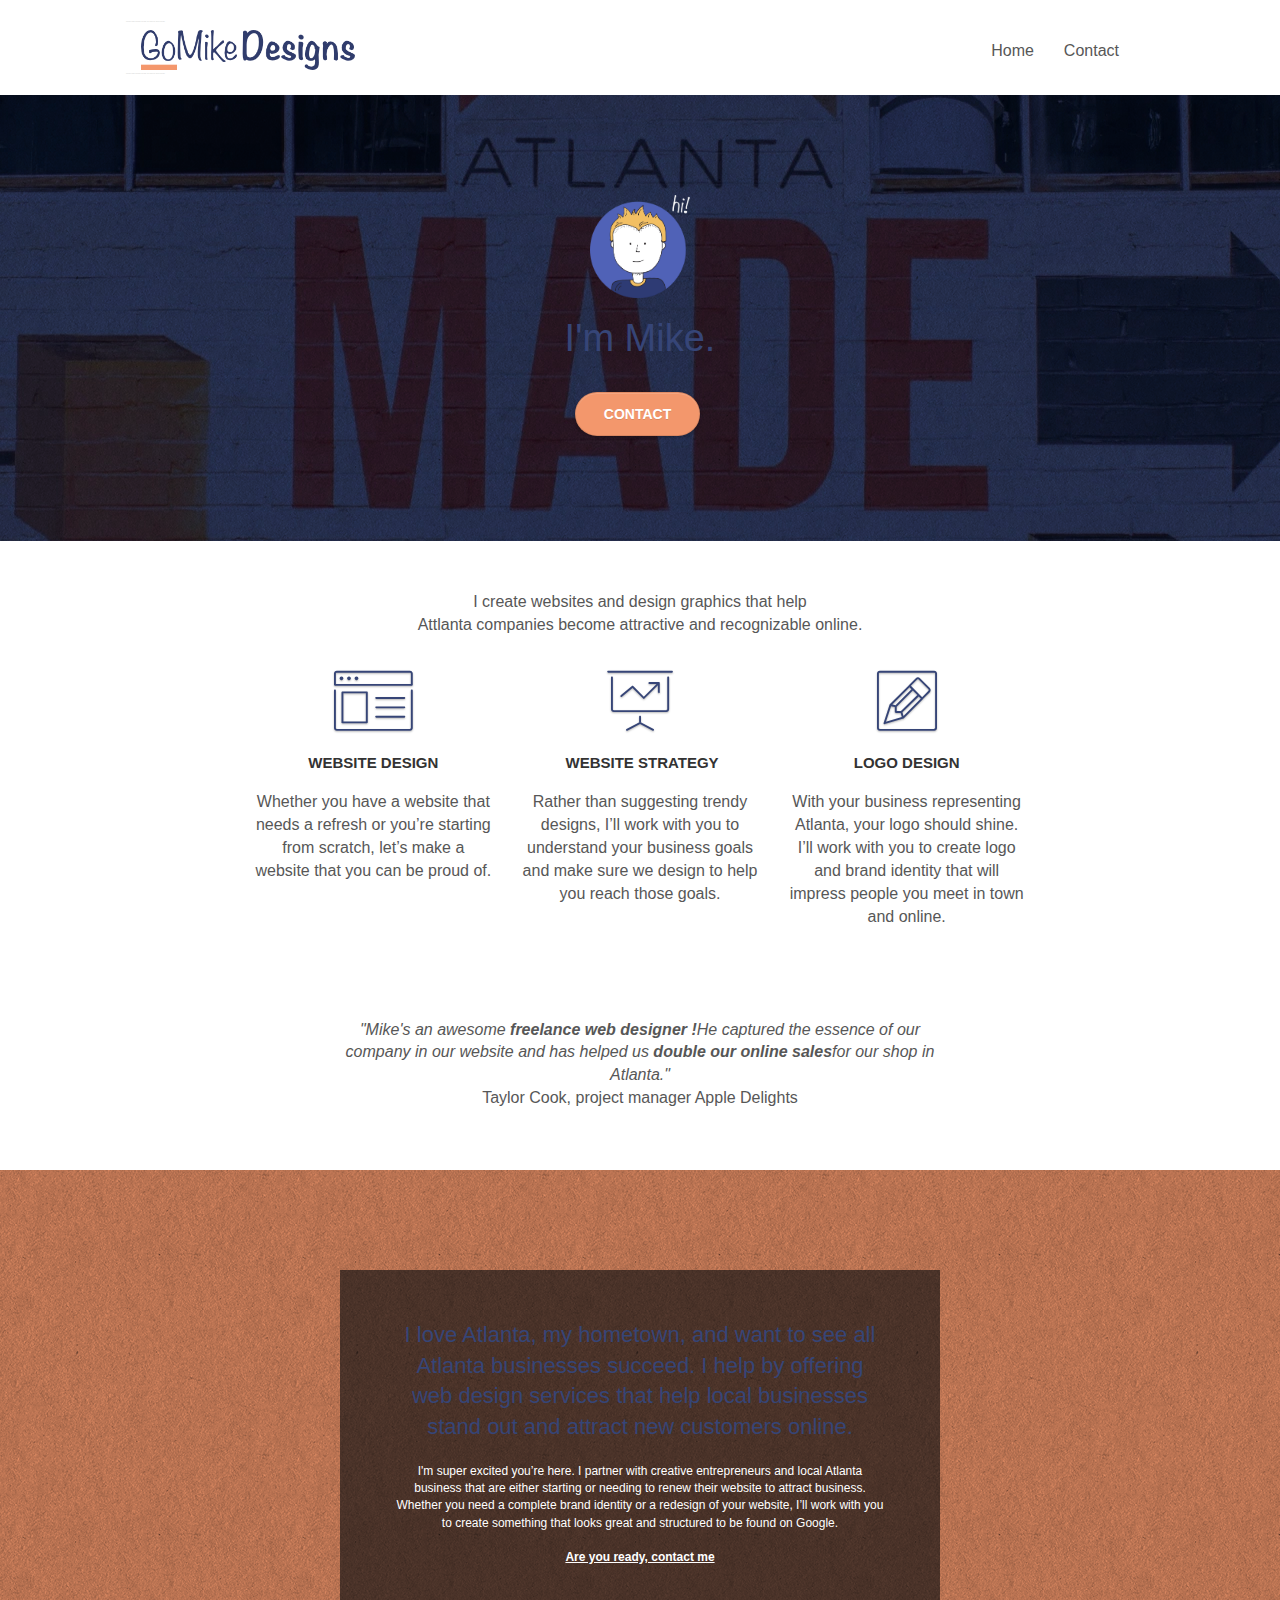
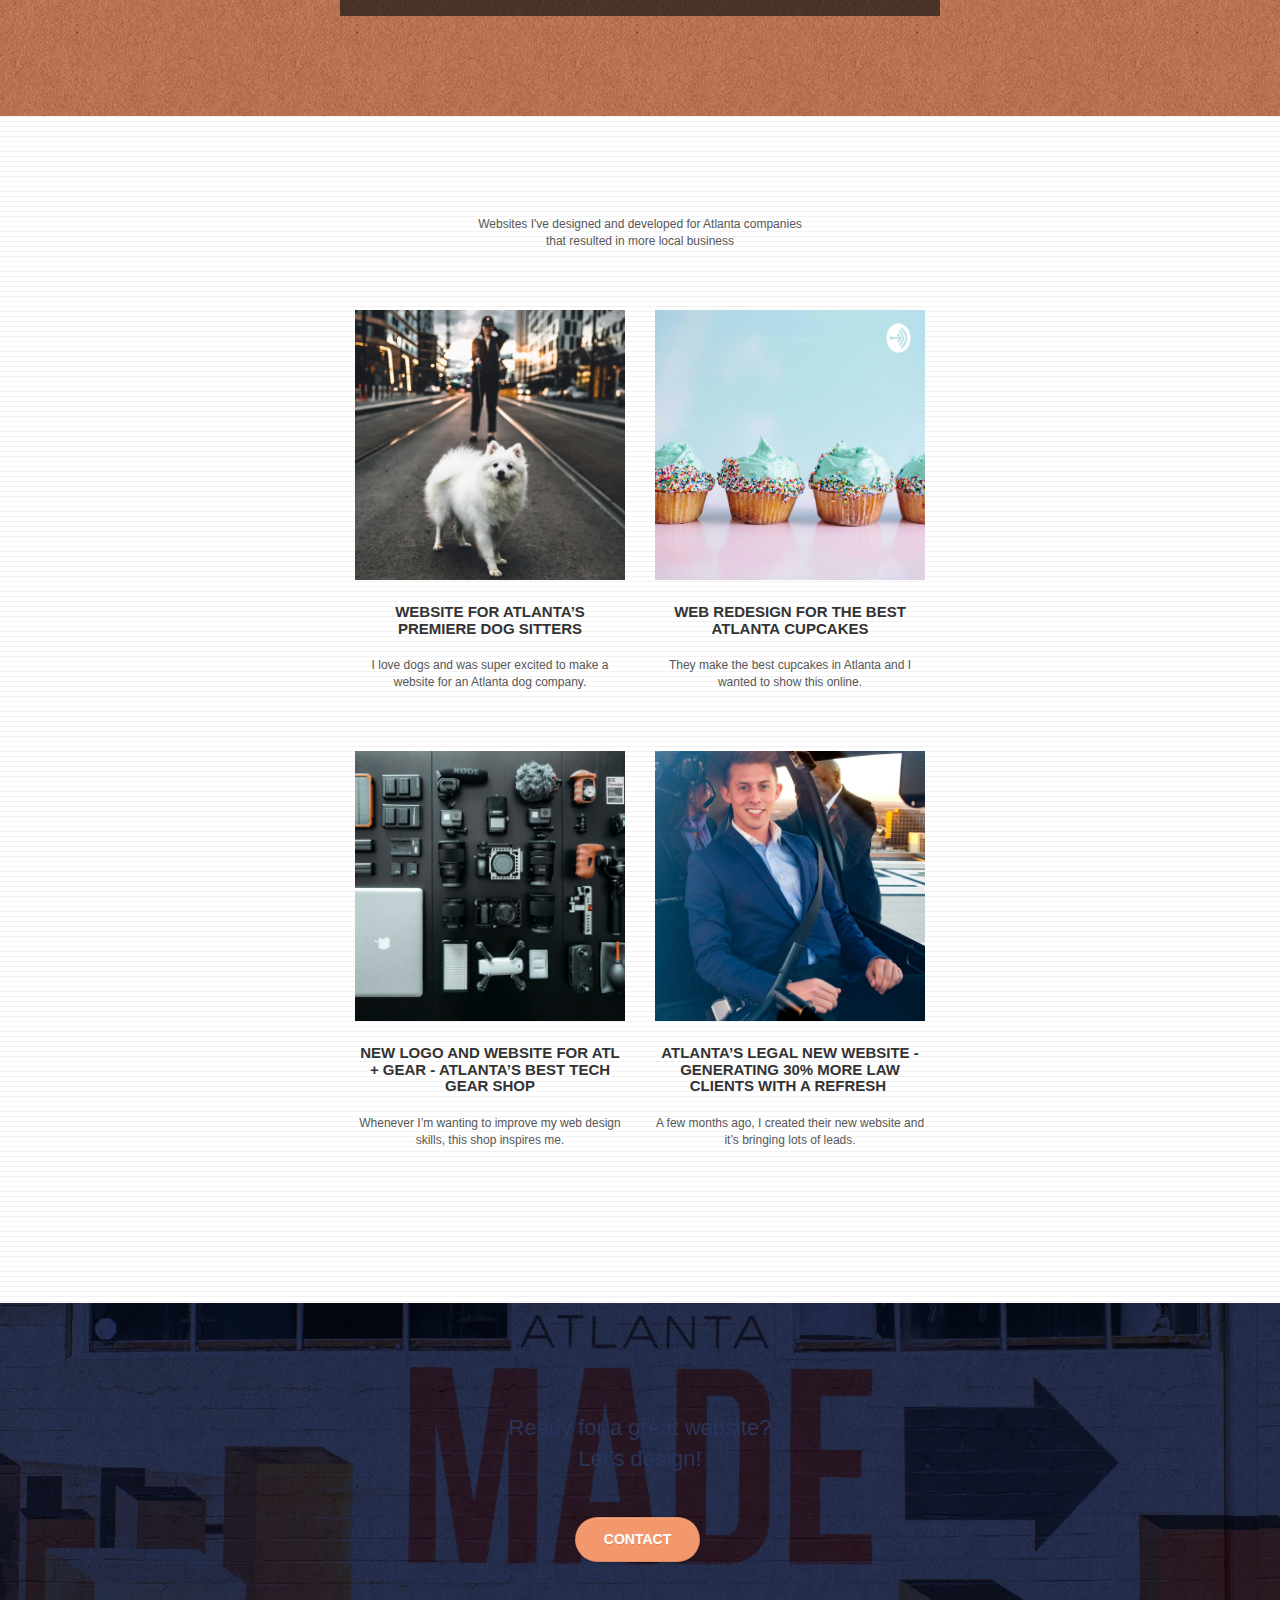
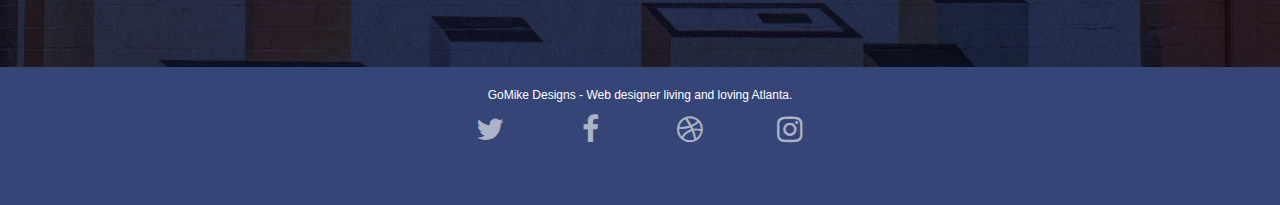
==== index.html @ 4444bd0b "resize img" ====
<!doctype html>
<html lang="en">
<head>
    <meta charset="utf-8">
    <meta name="keywords" content="seo, google, website, internet, web design, design agency, design agency, design agency, design agency, design agency, design agency, logo design atlanta">
    <meta name="description" content="I'm Mike and your should hire me to build your website">
    <meta name="viewport" content="width=device-width, initial-scale=1.0, viewport-fit=cover">
    <link rel="shortcut icon" type="image/png" href="favicon.jpg">
    
	<link rel="stylesheet" type="text/css" href="./css/bootstrap.css">
	<link rel="stylesheet" type="text/css" href="style.css">
	<link rel="stylesheet" type="text/css" href="./css/font-awesome.css">
	<link rel="stylesheet" type="text/css" href="./css/et-line.css">
	
    


    <title>GoMike Designs</title>

    
<!-- Analytics -->
 
<!-- Analytics END -->
    
</head>
<body>
<!-- Main container -->
<div class="page-container">
    
<!-- bloc-0 -->
<div class="bloc bgc-white l-bloc " id="bloc-0">
	<div class="container bloc-sm">
		<nav class="navbar row">
			<div class="navbar-header">
					<div class="keywords" style="color:#cccccc;font-size:1px;">web agency atlanta, web strategy, web design, logo, website, web, internet, logo design</div>
				<a class="navbar-brand" href="index.html"><img src="img/atlanta%20web%20design%20logo.png" alt="logo, seo, google, website, internet, web design, design agency" height="40" /></a>
					<div class="keywords" style="color:#cccccc;font-size:1px;">web agency atlanta, web strategy, web design, logo, website, web, internet, logo design</div>

				<button id="nav-toggle" type="button" class="ui-navbar-toggle navbar-toggle" data-toggle="collapse" data-target=".navbar-1">
					<span class="sr-only">Toggle navigation</span><span class="icon-bar"></span><span class="icon-bar"></span><span class="icon-bar"></span>
				</button>
			</div>
			<div class="collapse navbar-collapse navbar-1 special-dropdown-nav">
				<ul class="site-navigation nav navbar-nav">
					<li>
						<a href="index.html">Home</a>
					</li>
					<li>
					</li>
					<li>
						<a href="page2.html">Contact</a>
					</li>
				</ul>
			</div>
		</nav>
	</div>
</div>
<!-- bloc-0 END -->

<!-- bloc-1-hero -->
<div class="bloc bgc-dark-slate-blue bg-atlanta-20made-20sign d-bloc bg-t-edge bloc-bg-texture texture-paper b-parallax" id="bloc-1-hero">
	<div class="container bloc-lg">
		<div class="row tight-width-whitespace">
			<div class="col-sm-12">
				<img src="img/atlanta%20web%20designer%20mike.webp" class="center-block image-resize-mode" width="100" alt="atlanta web designer mike,seo, google, website, internet, web design, design agency" />
				<h1 class="text-center hero-bloc-text tc-white ">
					I'm Mike.
				</h1>
				<div class="text-center">
					<a href="page2.html" class="btn btn-lg btn-clean btn-rd cta-hero btn-atomic-tangerine" id="cta-hero">Contact</a>
				</div>
			</div>
		</div>
	</div>
</div>
<!-- bloc-1-hero END -->

<!-- bloc-2-services -->
<div class="bloc bgc-white l-bloc" id="bloc-2-services">
	<div class="container bloc-md">
		<div class="row">
			<div class="col-sm-12 text-center">
			<p class="text">I create websites and design graphics that help <br>Attlanta companies become attractive and recognizable online.</p>
			</div>
		</div>
		<div class="row voffset-lg med-width-whitespace">
			<div class="col-sm-4">
				<div class="text-center">
					<span class="et-icon-browser sm-shadow icon-dark-slate-blue icons icon-lg"></span>
				</div>
				<h1 class="mg-md text-center service-header">
					Website Design
				</h1>
				<p class="text-center ">
					Whether you have a website that needs a refresh or you&rsquo;re starting from scratch, let&rsquo;s make a website that you can be proud of.
				</p>
			</div>
			<div class="col-sm-4">
				<div class="text-center">
					<span class="et-icon-presentation sm-shadow icon-dark-slate-blue icons icon-lg"></span>
				</div>
				<h1 class="mg-md text-center service-header">
					&nbsp;Website Strategy
				</h1>
				<p class="text-center ">
					Rather than suggesting trendy designs, I&rsquo;ll work with you to understand your business goals and make sure we design to help you reach those goals.<br>
				</p>
			</div>
			<div class="col-sm-4">
				<div class="text-center">
					<span class="et-icon-edit sm-shadow icon-dark-slate-blue icons icon-lg"></span>
				</div>
				<h1 class="mg-md text-center service-header">
					Logo Design
				</h1>
				<p class="text-center ">
					With your business representing Atlanta, your logo should shine. I&rsquo;ll work with you to create logo and brand identity that will impress people you meet in town and online.
				</p>
			</div>
		</div>
		<div class="row voffset-lg voffset">
			<div class="col-xs-12 col-md-8 col-md-offset-2 text-center">
			<p><i>	"Mike's an awesome <b>freelance web designer !</b>He captured the essence of our<br> company in our website and has helped us <b>double our online sales</b>for our shop in<br>Atlanta."</i><br>Taylor Cook, project manager Apple Delights</p>
			</div>
		</div>
	</div>
</div>
<!-- bloc-2-services END -->

<!-- bloc-3-what-i-do -->
<div class="bloc tc-white bgc-atomic-tangerine bloc-bg-texture texture-paper b-parallax bg-atlanta-20made-20sign-20orange d-bloc" id="bloc-3-what-i-do">
	<div class="container bloc-lg">
		<div class="row tight-width-whitespace black-background">
			<div class="col-sm-12">
				<h2 class="mg-md text-center tc-white">
					I love Atlanta, my hometown, and want to see all Atlanta businesses succeed. I help by offering web design services that help local businesses stand out and attract new customers online.<br>
				</h2>
				<p class="text-center white">
					I'm super excited you&rsquo;re here. I partner with creative entrepreneurs and local Atlanta business that are either starting or needing to renew their website to attract business. Whether you need a complete brand identity or a redesign of your website, I&rsquo;ll work with you to create something that looks great and structured to be found on Google.<br><br><a class="ltc-white bold-link" href="page2.html">Are you ready, contact me</a><br>
				</p>
			</div>
		</div>
	</div>
</div>
<!-- bloc-3-what-i-do END -->

<!-- bloc-4-portfolio -->
<div class="bloc bgc-white bg-lines-h2-bg bg-repeat l-bloc" id="bloc-4-portfolio">
	<div class="container bloc-lg">
		<div class="row">
			<div class="col-sm-12 text-center">
							<p>Websites I've designed and developed for Atlanta companies<br> that resulted in more local business</p>

			</div>
		</div>
		<div class="row tight-width-whitespace portfolio-row">
			<div class="col-sm-6">
				<a href="#" data-lightbox="img/11.webp" data-gallery-id="gallery-1" data-caption="Website for Atlanta's Premiere dog salon" data-frame="snapshot-lb"><img src="img/11.webp" class="img-responsive portfolio-thumb" alt="seo, google, website, internet, web design, design agency website for dog salon"/></a>
				<h3 class="mg-md text-center">
					Website for Atlanta&rsquo;s premiere Dog Sitters
				</h3>
				<p class="text-center">
					I love dogs and was super excited to make a website for an Atlanta dog company.
				</p>
			</div>
			<div class="col-sm-6">
				<a href="#" data-lightbox="img/2.webp" data-gallery-id="gallery-1" data-caption="web redesign for the best cupcakes in Atlanta" data-frame="snapshot-lb"><img src="img/2.webp" class="img-responsive portfolio-thumb" alt="seo, google, website, internet, web design, design agency website for best cupcakes in atlanta"/></a>
				<h3 class="mg-md text-center">
					Web redesign for the best Atlanta&nbsp;cupcakes
				</h3>
				<p class="text-center">
					They make the best cupcakes in Atlanta and I wanted to show this online.
				</p>
			</div>
		</div>
		<div class="row tight-width-whitespace portfolio-row">
			<div class="col-sm-6">
				<a href="#" data-lightbox="img/3.webp" data-gallery-id="gallery-1" data-caption="New logo and website for Atlanta's best tech gear shop" data-frame="snapshot-lb"><img src="img/3.webp" class="img-responsive portfolio-thumb" alt="3.jpg" /></a>
				<h3 class="mg-md text-center">
					New logo and website for Atl + Gear - Atlanta&rsquo;s best tech gear shop
				</h3>
				<p class="text-center">
					Whenever I&rsquo;m wanting to improve my web design skills, this shop inspires me.
				</p>
			</div>
			<div class="col-sm-6">
				<a href="#" data-lightbox="img/4.webp" data-gallery-id="gallery-1" data-caption="Atlanta's legal website generates 30% more clients after web redesign" data-frame="snapshot-lb"><img src="img/4.webp" class="img-responsive portfolio-thumb" alt="seo, google, website, internet, web design, Atlanta's legal website generates 30% more clients after web redesign" /></a>
				<h3 class="mg-md text-center">
					Atlanta&rsquo;s legal new website - Generating 30% more law clients with a refresh&nbsp;
				</h3>
				<p class="text-center">
					A few months ago, I created their new website and it&rsquo;s bringing lots of leads.
				</p>
			</div>
		</div>
	</div>
</div>
<!-- bloc-4-portfolio END -->

<!-- bloc-5-cta -->
<div class="bloc bgc-dark-slate-blue bg-atlanta-20made-20sign d-bloc bloc-bg-texture texture-paper" id="bloc-5-cta">
	<div class="container bloc-lg">
		<div class="row">
			<h2 class="mg-md text-center tc-white">
				Ready for a great website? <br>Let&rsquo;s design!
			</h2>
			<div class="col-sm-12 text-center">
				<a href="page2.html" class="btn btn-atomic-tangerine btn-clean btn-rd btn-lg cta-hero">Contact</a>
			</div>
		</div>
	</div>
</div>
<!-- bloc-5-cta END -->

<!-- Footer - bloc-8 -->
<div class="bloc bgc-dark-slate-blue d-bloc" id="bloc-8">
	<div class="container bloc-sm">
		<div class="row">
			<div class="col-sm-12">
				<p class="text-center white">
					GoMike Designs - Web designer living and loving Atlanta.<br>
				</p>
				<div class="row row-no-gutters social">
					<div class="col-sm-3">
						<div class="text-center">
							<a class="social" href="https://twitter.com/"><span class="fa fa-twitter icon-md"></span></a>
						</div>
					</div>
					<div class="col-sm-3">
						<div class="text-center">
							<a class="social" href="https://facebook.com/"><span class="fa fa-facebook icon-md"></span></a>
						</div>
					</div>
					<div class="col-sm-3">
						<div class="text-center">
							<a class="social" href="https://dribbble.com/"><span class="fa fa-dribbble icon-md"></span></a>
						</div>
					</div>
					<div class="col-sm-3">
						<div class="text-center">
							<a class="social" href="https://instagram.com/"><span class="fa fa-instagram icon-md"></span></a>
						</div>
					</div>

					<div class="keywords" style="color:#364577;">web agency atlanta, web strategy, web design, logo, website, web, internet, logo design</div>
				</div>
			</div>
		</div>
	</div>
</div>
<!-- Footer - bloc-8 END -->

</div>
<!-- Main container END -->

<script src="./js/jquery-2.1.0.js"></script>
<script src="./js/bootstrap.js"></script>
<script src="./js/blocs.js"></script>
<script src="./js/jquery.touchSwipe.js"></script>
<script src="./js/gmaps.js"></script>

</body>
</html>
---- style.css ----
body {
    margin: 0;
    padding: 0;
    background: #FFF;
    overflow-x: hidden;
    -webkit-font-smoothing: antialiased;
    -moz-osx-font-smoothing: grayscale;
}

a,
button {
    transition: all .3s ease-in-out;
    outline: none!important;
}

a:hover {
    text-decoration: none;
    cursor: pointer;
}

#page-loading-blocs-notifaction {
    position: fixed;
    top: 0;
    bottom: 0;
    width: 100%;
    z-index: 100000;
    background: #FFFFFF url("img/pageload-spinner.gif") no-repeat center center;
}

.bloc {
    width: 100%;
    clear: both;
    background: 50% 50% no-repeat;
    padding: 0 50px;
    -webkit-background-size: cover;
    -moz-background-size: cover;
    -o-background-size: cover;
    background-size: cover;
    position: relative;
}

.bloc .container {
    padding-left: 0;
    padding-right: 0;
}

.bloc-lg {
    padding: 100px 50px;
}

.bloc-md {
    padding: 50px;
}

.bloc-sm {
    padding: 20px 50px;
}

.bg-center,
.bg-l-edge,
.bg-r-edge,
.bg-t-edge,
.bg-b-edge,
.bg-tl-edge,
.bg-bl-edge,
.bg-tr-edge,
.bg-br-edge,
.bg-repeat {
    -webkit-background-size: auto!important;
    -moz-background-size: auto!important;
    -o-background-size: auto!important;
    background-size: auto!important;
}

.bg-repeat {
    background: repeat;
}

.bg-t-edge {
    background: top no-repeat;
}

.bloc-bg-texture::before {
    content: "";
    background-size: 2px 2px;
    position: absolute;
    top: 0;
    bottom: 0;
    left: 0;
    right: 0;
}

.texture-paper::before {
    background: url("img/texture-paper.png");
    background-size: 280px 280px;
}

.b-parallax {
    background-attachment: fixed;
}

.d-bloc {
    color: rgba(255, 255, 255, .7);
}

.d-bloc button:hover {
    color: rgba(255, 255, 255, .9);
}

.d-bloc .icon-round,
.d-bloc .icon-square,
.d-bloc .icon-rounded,
.d-bloc .icon-semi-rounded-a,
.d-bloc .icon-semi-rounded-b {
    border-color: rgba(255, 255, 255, .9);
}

.d-bloc .divider-h span {
    border-color: rgba(255, 255, 255, .2);
}

.d-bloc .a-btn,
.d-bloc .navbar a,
.d-bloc .navbar-brand,
.d-bloc a .icon-sm,
.d-bloc a .icon-md,
.d-bloc a .icon-lg,
.d-bloc a .icon-xl,
.d-bloc h1 a,
.d-bloc h2 a,
.d-bloc h3 a,
.d-bloc h4 a,
.d-bloc h5 a,
.d-bloc h6 a,
.d-bloc p a {
    color: rgba(255, 255, 255, .6);
}

.d-bloc .a-btn:hover,
.d-bloc .navbar a:hover,
.d-bloc .navbar-brand:hover,
.d-bloc a:hover .icon-sm,
.d-bloc a:hover .icon-md,
.d-bloc a:hover .icon-lg,
.d-bloc a:hover .icon-xl,
.d-bloc h1 a:hover,
.d-bloc h2 a:hover,
.d-bloc h3 a:hover,
.d-bloc h4 a:hover,
.d-bloc h5 a:hover,
.d-bloc h6 a:hover,
.d-bloc p a:hover {
    color: rgba(255, 255, 255, 1);
}

.d-bloc .navbar-toggle .icon-bar {
    background: rgba(255, 255, 255, 1);
}

.d-bloc .btn-wire,
.d-bloc .btn-wire:hover {
    color: rgba(255, 255, 255, 1);
    border-color: rgba(255, 255, 255, 1);
}

.d-bloc .panel {
    color: rgba(0, 0, 0, .5);
}

.d-bloc .panel button:hover {
    color: rgba(0, 0, 0, .7);
}

.d-bloc .panel icon {
    border-color: rgba(0, 0, 0, .7);
}

.d-bloc .panel .divider-h span {
    border-color: rgba(0, 0, 0, .1);
}

.d-bloc .panel .a-btn {
    color: rgba(0, 0, 0, .6);
}

.d-bloc .panel .a-btn:hover {
    color: rgba(0, 0, 0, 1);
}

.d-bloc .panel .btn-wire,
.d-bloc .panel .btn-wire:hover {
    color: rgba(0, 0, 0, .7);
    border-color: rgba(0, 0, 0, .3);
}

.d-bloc .panel,
.l-bloc {
    color: rgba(0, 0, 0, .5);
}

.d-bloc .panel button:hover,
.l-bloc button:hover {
    color: rgba(0, 0, 0, .7);
}

.l-bloc .icon-round,
.l-bloc .icon-square,
.l-bloc .icon-rounded,
.l-bloc .icon-semi-rounded-a,
.l-bloc .icon-semi-rounded-b {
    border-color: rgba(0, 0, 0, .7);
}

.d-bloc .panel .divider-h span,
.l-bloc .divider-h span {
    border-color: rgba(0, 0, 0, .1);
}

.d-bloc .panel .a-btn,
.l-bloc .a-btn,
.l-bloc .navbar a,
.l-bloc .navbar-brand,
.l-bloc a .icon-sm,
.l-bloc a .icon-md,
.l-bloc a .icon-lg,
.l-bloc a .icon-xl,
.l-bloc h1 a,
.l-bloc h2 a,
.l-bloc h3 a,
.l-bloc h4 a,
.l-bloc h5 a,
.l-bloc h6 a,
.l-bloc p a {
    color: rgba(0, 0, 0, .6);
}

.d-bloc .panel .a-btn:hover,
.l-bloc .a-btn:hover,
.l-bloc .navbar a:hover,
.l-bloc .navbar-brand:hover,
.l-bloc a:hover .icon-sm,
.l-bloc a:hover .icon-md,
.l-bloc a:hover .icon-lg,
.l-bloc a:hover .icon-xl,
.l-bloc h1 a:hover,
.l-bloc h2 a:hover,
.l-bloc h3 a:hover,
.l-bloc h4 a:hover,
.l-bloc h5 a:hover,
.l-bloc h6 a:hover,
.l-bloc p a:hover {
    color: rgba(0, 0, 0, 1);
}

.l-bloc .navbar-toggle .icon-bar {
    color: rgba(0, 0, 0, .6);
}

.d-bloc .panel .btn-wire,
.d-bloc .panel .btn-wire:hover,
.l-bloc .btn-wire,
.l-bloc .btn-wire:hover {
    color: rgba(0, 0, 0, .7);
    border-color: rgba(0, 0, 0, .3);
}

.voffset {
    margin-top: 30px;
}

.voffset-lg {
    margin-top: 80px;
}

.row-no-gutters {
    margin-right: 0;
    margin-left: 0;
}

.row.row-no-gutters > [class^="col-"],
.row.row-no-gutters > [class*=" col-"] {
    padding-right: 0;
    padding-left: 0;
}

#bloc-2-services p {
    font-size: 16px;
}

.navbar {
    margin-bottom: 0;
    z-index: 1;
}

.navbar-brand {
    height: auto;
    padding: 3px 15px;
    font-size: 25px;
    font-weight: normal;
    font-weight: 600;
    line-height: 44px;
}

.navbar-brand img {
    max-height: 200px;
    margin: 0 5px 0 0;
    display: inline;
}

.navbar-brand img[src$=svg] {
    min-width: 100px;
}

.nav-center .navbar-brand img {
    margin: 0;
}

.navbar .nav {
    padding-top: 2px;
    margin-left: -35px;
    float: right;
    z-index: 1;
}

.nav > li {
    float: left;
    margin-top: 4px;
    font-size: 16px;
    list-style-type: none;
}

.navbar-nav .open .dropdown-menu > li > a {
    text-align: inherit;
}

.nav > li a:hover,
.nav > li a:focus {
    background: transparent;
}

.navbar-toggle {
    margin: 10px 10px 0 0;
    border: 0px;
}

.navbar-toggle:hover {
    background: transparent!important;
}

.navbar-toggle .icon-bar {
    background-color: rgba(0, 0, 0, .5);
    width: 26px;
}

.nav-invert .navbar .nav {
    float: left;
}

.nav-invert .navbar-header,
.nav-invert .navbar-brand {
    float: right;
    position: relative;
    z-index: 2;
}

@media (min-width: 768px) {
    .site-navigation {
        position: absolute;
        top: 50%;
        right: 20px;
        transform: translate(0, -50%);
        -webkit-transform: translateY(-50%);
    }
    .nav > li .dropdown-menu a,
    .nav > li .dropdown-menu a:hover {
        color: #484848;
    }
    .nav-invert .site-navigation {
        left: 0;
        right: 0;
    }
    .nav-center {
        text-align: center;
    }
    .nav-center .navbar-header {
        width: 100%;
    }
    .nav-center .navbar-header,
    .nav-center .navbar-brand,
    .nav-center .nav > li {
        float: none;
        display: inline-block;
    }
    .nav-center .site-navigation {
        position: relative;
        width: 100%;
        right: 0;
        margin-right: 0px;
        margin-top: 20px;
    }
    .nav-center.mini-nav .navbar-toggle {
        float: none;
        margin: 10px auto 0;
    }
}

.nav > li > .dropdown a {
    background: none!important;
    display: block;
    padding: 14px 15px;
}

nav .caret {
    margin: 0 5px;
}

.dropdown-menu .dropdown-menu {
    top: -8px;
    left: 100%;
}

.dropdown-menu .dropmenu-flow-right {
    top: 100%;
    left: 0;
    margin-left: -1px;
    border-top-left-radius: 0;
    border-top-right-radius: 0;
}

.dropdown-menu .dropdown span {
    border: 4px solid black;
    border-top-color: transparent;
    border-right-color: transparent;
    border-bottom-color: transparent;
    margin: 6px -5px 0 0!important;
    float: right;
}

.mg-md {
    margin-top: 10px;
    margin-bottom: 20px;
}

.mg-lg {
    margin-top: 10px;
    margin-bottom: 40px;
}

.btn {
    margin: 0 5px 5px 0;
}

.btn.pull-right {
    margin: 0 0 5px 5px;
}

.btn-d,
.btn-d:hover,
.btn-d:focus {
    color: #FFF;
    background: rgba(0, 0, 0, .3);
}

button {
    outline: none!important;
}

.btn-rd {
    border-radius: 40px;
}

.btn-clean {
    border: 1px solid rgba(0, 0, 0, .08);
    border-bottom-color: rgba(0, 0, 0, .1);
    text-shadow: 0 1px 0 rgba(0, 0, 1, .1);
    box-shadow: 0 1px 3px rgba(0, 0, 1, .25), inset 0 1px 0 0 rgba(255, 255, 255, .15);
}

.icon-md {
    font-size: 30px!important;
}

.icon-lg {
    font-size: 60px!important;
}

.sm-shadow {
    text-shadow: 0 1px 2px rgba(0, 0, 0, .3);
}

.panel-sq,
.panel-sq .panel-heading,
.panel-sq .panel-footer {
    border-radius: 0;
}

.panel-rd {
    border-radius: 30px;
}

.panel-rd .panel-heading {
    border-radius: 29px 29px 0 0;
}

.panel-rd .panel-footer {
    border-radius: 0 0 29px 29px;
}

.form-control {
    border-color: rgba(0, 0, 0, .1);
    box-shadow: none;
}

.scrollToTop {
    width: 40px;
    height: 40px;
    position: fixed;
    bottom: 20px;
    right: 20px;
    opacity: 0;
    z-index: 500;
    transition: all .3s ease-in-out;
}

.scrollToTop span {
    margin-top: 6px;
}

.showScrollTop {
    font-size: 14px;
    opacity: 1;
}

a[data-lightbox] {
    position: relative;
    display: block;
    text-align: center;
}

a[data-lightbox]:hover::before {
    content: "+";
    font-family: "HelveticaNeue-Light", "Helvetica Neue Light", "Helvetica Neue", Helvetica, Arial;
    font-size: 32px;
    width: 50px;
    height: 50px;
    margin-left: -25px;
    border-radius: 50%;
    background: rgba(0, 0, 0, .6);
    color: #FFF;
    font-weight: 100;
    z-index: 1;
    position: absolute;
    top: 50%;
    transform: translateY(-50%);
    -webkit-transform: translateY(-50%);
}

a[data-lightbox]:hover img {
    opacity: 0.6;
    -webkit-animation-fill-mode: none;
    animation-fill-mode: none;
}

#lightbox-modal {
    display: flex;
    align-items: center;
}

#lightbox-modal .modal-dialog {
    width: 90%;
    max-width: 900px;
    margin: 0 auto 0;
}

#lightbox-modal .modal-dialog img {
    max-height: 90vh;
    margin: 0 auto;
}

.lightbox-caption {
    padding: 20px;
    color: #FFF;
    background: rgba(0, 0, 0, .5);
    position: absolute;
    left: 15px;
    right: 15px;
    bottom: 5px;
}

.close-lightbox {
    color: #FFF;
    font-size: 30px;
    position: absolute;
    top: 20px;
    right: 20px;
    z-index: 20;
    background: rgba(0, 0, 0, .5);
    border: none;
    line-height: 30px;
    padding: 0 9px 5px;
    opacity: 0.3;
}

.close-lightbox:hover,
.next-lightbox:hover,
.prev-lightbox:hover {
    opacity: 1.0;
    color: #FFF;
}

.next-lightbox,
.prev-lightbox {
    font-size: 20px;
    color: rgba(255, 255, 255, .9);
    background: rgba(0, 0, 0, .5);
    transition: all .2s ease-in-out;
    position: absolute;
    top: 45%;
    z-index: 1;
    opacity: 0.4;
}

.next-lightbox {
    padding: 6px 8px 1px 13px;
    right: 25px;
}

.prev-lightbox {
    padding: 6px 13px 1px 10px;
    left: 25px;
}

.snapshot-lb .modal-body {
    padding-bottom: 45px;
}

.snapshot-lb .lightbox-caption {
    padding: 0;
    color: rgba(0, 0, 0, .5);
    background: none;
}

h1,
h2,
h3,
h4,
h5,
h6,
p ,
label,
.btn,
a {
    font-family: "helvetica";
    font-weight: 400;
    color: #575757!important;
}

.container {
    max-width: 1000px;
}

.hero-bloc-text {
    font-size: 38px;
}

.hero-bloc-text-sub {
    font-size: 36px;
}

.statement-bloc-text {
    line-height: 26px;
    font-style: italic;
    font-size: 20px;
    text-align: center;
    font-weight: lighter;
    max-width: 520px;
    margin: auto auto auto auto;
}

p {
    font-size: 12px;
}

.tight-width-whitespace {
    max-width: 600px;
    margin: auto auto auto auto;
}

.h1 {
    font-size: 20px;
    font-family: "Open Sans";
}

.cta-hero {
    margin-top: 22px;
    color: #FFFFFF!important;
    text-transform: uppercase;
    padding: 12px 28px 12px 28px;
    font-size: 1.0em;
    font-weight: 700;
}

.social {
    max-width: 400px;
    margin: auto auto auto auto;
}

h2 {
    font-size: 22px;
    line-height: 1.4em;
}

h3 {
    font-size: 15px;
    text-transform: uppercase;
    font-weight: 700;
    color: #333333!important;
}

.med-width-whitespace {
    max-width: 800px;
    margin: auto auto auto auto;
    box-shadow: 0px 0px 0px #000000;
}

h1 {
    color: #333333!important;
}

h4 {
    color: #333333!important;
}

.icons {
    margin-bottom: 14px;
    margin-top: 24px;
}

.white {
    color: #FFFFFF!important;
}

.portfolio-thumb {
    margin-bottom: 24px;
}

.portfolio-row {
    margin-bottom: 44px;
    margin-top: 50px;
}

.avatar {
    box-shadow: 0px 4px 9px rgba(0, 0, 0, 0.3);
}

.black-background {
    background-color: rgba(35, 31, 32, 0.7);
    padding: 40px 40px 40px 40px;
}

.bold-link {
    font-weight: 900;
    text-decoration: underline!important;
}

.service-header {
    font-size: 15px;
    font-weight: 700;
    text-transform: uppercase;
}

.bgc-white {
    background-color: #FFFFFF;
}

.bgc-dark-slate-blue {
    background-color: #364577;
}

.bgc-atomic-tangerine {
    background-color: #F3976C;
}

.tc-white {
    color: #364577!important;
}

.btn-atomic-tangerine {
    background: #F3976C;
    color: #FFFFFF!important;
}

.btn-atomic-tangerine:hover {
    background: #c27956!important;
    color: #FFFFFF!important;
}

.ltc-white {
    color: #FFFFFF!important;
}

.ltc-white:hover {
    color: #cccccc!important;
}

.ltc-atomic-tangerine {
    color: #F3976C!important;
}

.ltc-atomic-tangerine:hover {
    color: #c27956!important;
}

.icon-dark-slate-blue {
    color: #364577!important;
    border-color: #364577!important;
}

.bg-dots-bg {
    background-image: url("img/dots-bg.png");
}

.bg-lines-h2-bg {
    background-image: url("img/lines-h2-bg.png");
}

.bg-atlanta-20made-20sign {
    background-image: url("img/atlanta%20made%20sign.jpg");
}

.bg-atlanta-20made-20sign-20orange {
    background-image: url("img/atlanta%20made%20sign%20orange.jpg");
}

@media (max-width: 1024px) {
    .bloc {
        padding-left: 20px;
        padding-right: 20px;
    }
    .bloc.full-width-bloc,
    .bloc-tile-2.full-width-bloc .container,
    .bloc-tile-3.full-width-bloc .container,
    .bloc-tile-4.full-width-bloc .container {
        padding-left: 0;
        padding-right: 0;
    }
}

@media (max-width: 992px) and (min-width: 768px) {
    .navbar .nav {
        max-width: 80%
    }
    .nav-center.navbar .nav {
        max-width: 100%
    }
}

@media only screen and (min-device-width: 768px) and (max-device-width: 1024px) and (orientation: landscape) {
    .b-parallax {
        background-attachment: scroll;
    }
}

@media only screen and (min-device-width: 1024px) and (max-device-width: 1366px) and (-webkit-min-device-pixel-ratio: 1.5) {
    .b-parallax {
        background-attachment: scroll;
    }
}

@media (max-width: 991px) {
    .container {
        width: 100%;
    }
    .b-parallax {
        background-attachment: scroll;
    }
    .page-container,
    #hero-bloc {
        overflow-x: hidden;
        position: relative;
    }
    .bloc {
        padding-left: constant(safe-area-inset-left);
        padding-right: constant(safe-area-inset-right);
    }
    .bloc-group,
    .bloc-group .bloc {
        display: block;
        width: 100%;
    }
    .bloc-fill-screen .fill-bloc-top-edge,
    .bloc-fill-screen .fill-bloc-bottom-edge {
        padding: 0 20px;
        padding-left: constant(safe-area-inset-left);
        padding-right: constant(safe-area-inset-right);
    }
}

@media (max-width: 767px) {
    .page-container {
        overflow-x: hidden;
        position: relative;
    }
    h1,
    h2,
    h3,
    h4,
    h5,
    h6,
    p,
    #disqus_thread {
        padding-left: 10px!important;
        padding-right: 10px!important;
    }
    .b-parallax {
        background-attachment: scroll;
    }
    .navbar .nav {
        padding-top: 0;
        border-top: 1px solid rgba(0, 0, 0, .2);
        float: none!important;
    }
    .navbar.row {
        margin-left: 0;
        margin-right: 0;
    }
    .site-navigation {
        position: inherit;
        transform: none;
        -webkit-transform: none;
        -ms-transform: none;
    }
    .nav > li {
        margin-top: 0;
        border-bottom: 1px solid rgba(0, 0, 0, .1);
        background: rgba(0, 0, 0, .05);
        text-align: left;
        padding-left: 15px;
        width: 100%;
    }
    .nav > li:hover {
        background: rgba(0, 0, 0, .08);
    }
    .dropdown .dropdown a .caret {
        float: none;
        margin: 5px 0 0 10px!important;
        border: 4px solid black;
        border-bottom-color: transparent;
        border-right-color: transparent;
        border-left-color: transparent;
    }
    #hero-bloc .navbar .nav {
        background: rgba(0, 0, 0, .8);
    }
    #hero-bloc .navbar .nav a {
        color: rgba(255, 255, 255, .6);
    }
    .hero {
        padding: 50px 0;
    }
    .hero-nav {
        left: -1px;
        right: -1px;
    }
    .navbar-collapse {
        padding: 0;
        overflow-x: hidden;
        -webkit-box-shadow: none;
        box-shadow: none;
    }
    .navbar-brand img {
        max-height: 40px;
        width: auto;
    }
    .nav-invert .navbar-header {
        float: none;
        width: 100%;
    }
    .nav-invert .navbar-toggle {
        float: left;
        margin-left: 10px;
    }
    .bloc {
        padding-left: 0;
        padding-right: 0;
    }
    .bloc-xxl,
    .bloc-xl,
    .bloc-lg {
        padding: 40px 0;
    }
    .bloc-sm,
    .bloc-md {
        padding-left: 0;
        padding-right: 0;
    }
    .bloc-tile-2 .container,
    .bloc-tile-3 .container,
    .bloc-tile-4 .container,
    .bloc-fill-screen .fill-bloc-top-edge,
    .bloc-fill-screen .fill-bloc-bottom-edge {
        padding-left: 0;
        padding-right: 0;
    }
    .a-block {
        padding: 0 10px;
    }
    .btn-dwn {
        display: none;
    }
    .voffset {
        margin-top: 5px;
    }
    .voffset-md {
        margin-top: 20px;
    }
    .voffset-lg {
        margin-top: 30px;
    }
    form {
        padding: 5px;
    }
    .close-lightbox {
        display: inline-block;
    }
    .blocsapp-device-iphone5 {
        background-size: 216px 425px;
        padding-top: 60px;
        width: 216px;
        height: 425px;
    }
    .blocsapp-device-iphone5 img {
        width: 180px;
        height: 320px;
    }
}

@media (max-width: 400px) {
    .bloc {
        padding-left: 0;
        padding-right: 0;
    }
}

@media (max-width: 767px) {
    .bloc-mob-center-text {
        text-align: center;
    }
}
---- css/et-line.css ----
@font-face {
    font-family: et-line;
    src: url(../fonts/et-line.eot);
    src: url(../fonts/et-line.eot?#iefix) format('embedded-opentype'), url(../fonts/et-line.woff) format('woff'), url(../fonts/et-line.ttf) format('truetype'), url(../fonts/et-line.svg#et-line) format('svg');
    font-weight: 400;
    font-style: normal
}

.et-icon-adjustments,
.et-icon-alarmclock,
.et-icon-anchor,
.et-icon-aperture,
.et-icon-attachment,
.et-icon-bargraph,
.et-icon-basket,
.et-icon-beaker,
.et-icon-bike,
.et-icon-book-open,
.et-icon-briefcase,
.et-icon-browser,
.et-icon-calendar,
.et-icon-camera,
.et-icon-caution,
.et-icon-chat,
.et-icon-circle-compass,
.et-icon-clipboard,
.et-icon-clock,
.et-icon-cloud,
.et-icon-compass,
.et-icon-desktop,
.et-icon-dial,
.et-icon-document,
.et-icon-documents,
.et-icon-download,
.et-icon-dribbble,
.et-icon-edit,
.et-icon-envelope,
.et-icon-expand,
.et-icon-facebook,
.et-icon-flag,
.et-icon-focus,
.et-icon-gears,
.et-icon-genius,
.et-icon-gift,
.et-icon-global,
.et-icon-globe,
.et-icon-googleplus,
.et-icon-grid,
.et-icon-happy,
.et-icon-hazardous,
.et-icon-heart,
.et-icon-hotairballoon,
.et-icon-hourglass,
.et-icon-key,
.et-icon-laptop,
.et-icon-layers,
.et-icon-lifesaver,
.et-icon-lightbulb,
.et-icon-linegraph,
.et-icon-linkedin,
.et-icon-lock,
.et-icon-magnifying-glass,
.et-icon-map,
.et-icon-map-pin,
.et-icon-megaphone,
.et-icon-mic,
.et-icon-mobile,
.et-icon-newspaper,
.et-icon-notebook,
.et-icon-paintbrush,
.et-icon-paperclip,
.et-icon-pencil,
.et-icon-phone,
.et-icon-picture,
.et-icon-pictures,
.et-icon-piechart,
.et-icon-presentation,
.et-icon-pricetags,
.et-icon-printer,
.et-icon-profile-female,
.et-icon-profile-male,
.et-icon-puzzle,
.et-icon-quote,
.et-icon-recycle,
.et-icon-refresh,
.et-icon-ribbon,
.et-icon-rss,
.et-icon-sad,
.et-icon-scissors,
.et-icon-scope,
.et-icon-search,
.et-icon-shield,
.et-icon-speedometer,
.et-icon-strategy,
.et-icon-streetsign,
.et-icon-tablet,
.et-icon-target,
.et-icon-telescope,
.et-icon-toolbox,
.et-icon-tools,
.et-icon-tools-2,
.et-icon-trophy,
.et-icon-tumblr,
.et-icon-twitter,
.et-icon-upload,
.et-icon-video,
.et-icon-wallet,
.et-icon-wine {
    font-family: et-line;
    speak: none;
    font-style: normal;
    font-weight: 400;
    font-variant: normal;
    text-transform: none;
    line-height: 1;
    -webkit-font-smoothing: antialiased;
    -moz-osx-font-smoothing: grayscale;
    display: inline-block
}

.et-icon-mobile:before {
    content: "\e000"
}

.et-icon-laptop:before {
    content: "\e001"
}

.et-icon-desktop:before {
    content: "\e002"
}

.et-icon-tablet:before {
    content: "\e003"
}

.et-icon-phone:before {
    content: "\e004"
}

.et-icon-document:before {
    content: "\e005"
}

.et-icon-documents:before {
    content: "\e006"
}

.et-icon-search:before {
    content: "\e007"
}

.et-icon-clipboard:before {
    content: "\e008"
}

.et-icon-newspaper:before {
    content: "\e009"
}

.et-icon-notebook:before {
    content: "\e00a"
}

.et-icon-book-open:before {
    content: "\e00b"
}

.et-icon-browser:before {
    content: "\e00c"
}

.et-icon-calendar:before {
    content: "\e00d"
}

.et-icon-presentation:before {
    content: "\e00e"
}

.et-icon-picture:before {
    content: "\e00f"
}

.et-icon-pictures:before {
    content: "\e010"
}

.et-icon-video:before {
    content: "\e011"
}

.et-icon-camera:before {
    content: "\e012"
}

.et-icon-printer:before {
    content: "\e013"
}

.et-icon-toolbox:before {
    content: "\e014"
}

.et-icon-briefcase:before {
    content: "\e015"
}

.et-icon-wallet:before {
    content: "\e016"
}

.et-icon-gift:before {
    content: "\e017"
}

.et-icon-bargraph:before {
    content: "\e018"
}

.et-icon-grid:before {
    content: "\e019"
}

.et-icon-expand:before {
    content: "\e01a"
}

.et-icon-focus:before {
    content: "\e01b"
}

.et-icon-edit:before {
    content: "\e01c"
}

.et-icon-adjustments:before {
    content: "\e01d"
}

.et-icon-ribbon:before {
    content: "\e01e"
}

.et-icon-hourglass:before {
    content: "\e01f"
}

.et-icon-lock:before {
    content: "\e020"
}

.et-icon-megaphone:before {
    content: "\e021"
}

.et-icon-shield:before {
    content: "\e022"
}

.et-icon-trophy:before {
    content: "\e023"
}

.et-icon-flag:before {
    content: "\e024"
}

.et-icon-map:before {
    content: "\e025"
}

.et-icon-puzzle:before {
    content: "\e026"
}

.et-icon-basket:before {
    content: "\e027"
}

.et-icon-envelope:before {
    content: "\e028"
}

.et-icon-streetsign:before {
    content: "\e029"
}

.et-icon-telescope:before {
    content: "\e02a"
}

.et-icon-gears:before {
    content: "\e02b"
}

.et-icon-key:before {
    content: "\e02c"
}

.et-icon-paperclip:before {
    content: "\e02d"
}

.et-icon-attachment:before {
    content: "\e02e"
}

.et-icon-pricetags:before {
    content: "\e02f"
}

.et-icon-lightbulb:before {
    content: "\e030"
}

.et-icon-layers:before {
    content: "\e031"
}

.et-icon-pencil:before {
    content: "\e032"
}

.et-icon-tools:before {
    content: "\e033"
}

.et-icon-tools-2:before {
    content: "\e034"
}

.et-icon-scissors:before {
    content: "\e035"
}

.et-icon-paintbrush:before {
    content: "\e036"
}

.et-icon-magnifying-glass:before {
    content: "\e037"
}

.et-icon-circle-compass:before {
    content: "\e038"
}

.et-icon-linegraph:before {
    content: "\e039"
}

.et-icon-mic:before {
    content: "\e03a"
}

.et-icon-strategy:before {
    content: "\e03b"
}

.et-icon-beaker:before {
    content: "\e03c"
}

.et-icon-caution:before {
    content: "\e03d"
}

.et-icon-recycle:before {
    content: "\e03e"
}

.et-icon-anchor:before {
    content: "\e03f"
}

.et-icon-profile-male:before {
    content: "\e040"
}

.et-icon-profile-female:before {
    content: "\e041"
}

.et-icon-bike:before {
    content: "\e042"
}

.et-icon-wine:before {
    content: "\e043"
}

.et-icon-hotairballoon:before {
    content: "\e044"
}

.et-icon-globe:before {
    content: "\e045"
}

.et-icon-genius:before {
    content: "\e046"
}

.et-icon-map-pin:before {
    content: "\e047"
}

.et-icon-dial:before {
    content: "\e048"
}

.et-icon-chat:before {
    content: "\e049"
}

.et-icon-heart:before {
    content: "\e04a"
}

.et-icon-cloud:before {
    content: "\e04b"
}

.et-icon-upload:before {
    content: "\e04c"
}

.et-icon-download:before {
    content: "\e04d"
}

.et-icon-target:before {
    content: "\e04e"
}

.et-icon-hazardous:before {
    content: "\e04f"
}

.et-icon-piechart:before {
    content: "\e050"
}

.et-icon-speedometer:before {
    content: "\e051"
}

.et-icon-global:before {
    content: "\e052"
}

.et-icon-compass:before {
    content: "\e053"
}

.et-icon-lifesaver:before {
    content: "\e054"
}

.et-icon-clock:before {
    content: "\e055"
}

.et-icon-aperture:before {
    content: "\e056"
}

.et-icon-quote:before {
    content: "\e057"
}

.et-icon-scope:before {
    content: "\e058"
}

.et-icon-alarmclock:before {
    content: "\e059"
}

.et-icon-refresh:before {
    content: "\e05a"
}

.et-icon-happy:before {
    content: "\e05b"
}

.et-icon-sad:before {
    content: "\e05c"
}

.et-icon-facebook:before {
    content: "\e05d"
}

.et-icon-twitter:before {
    content: "\e05e"
}

.et-icon-googleplus:before {
    content: "\e05f"
}

.et-icon-rss:before {
    content: "\e060"
}

.et-icon-tumblr:before {
    content: "\e061"
}

.et-icon-linkedin:before {
    content: "\e062"
}

.et-icon-dribbble:before {
    content: "\e063"
}
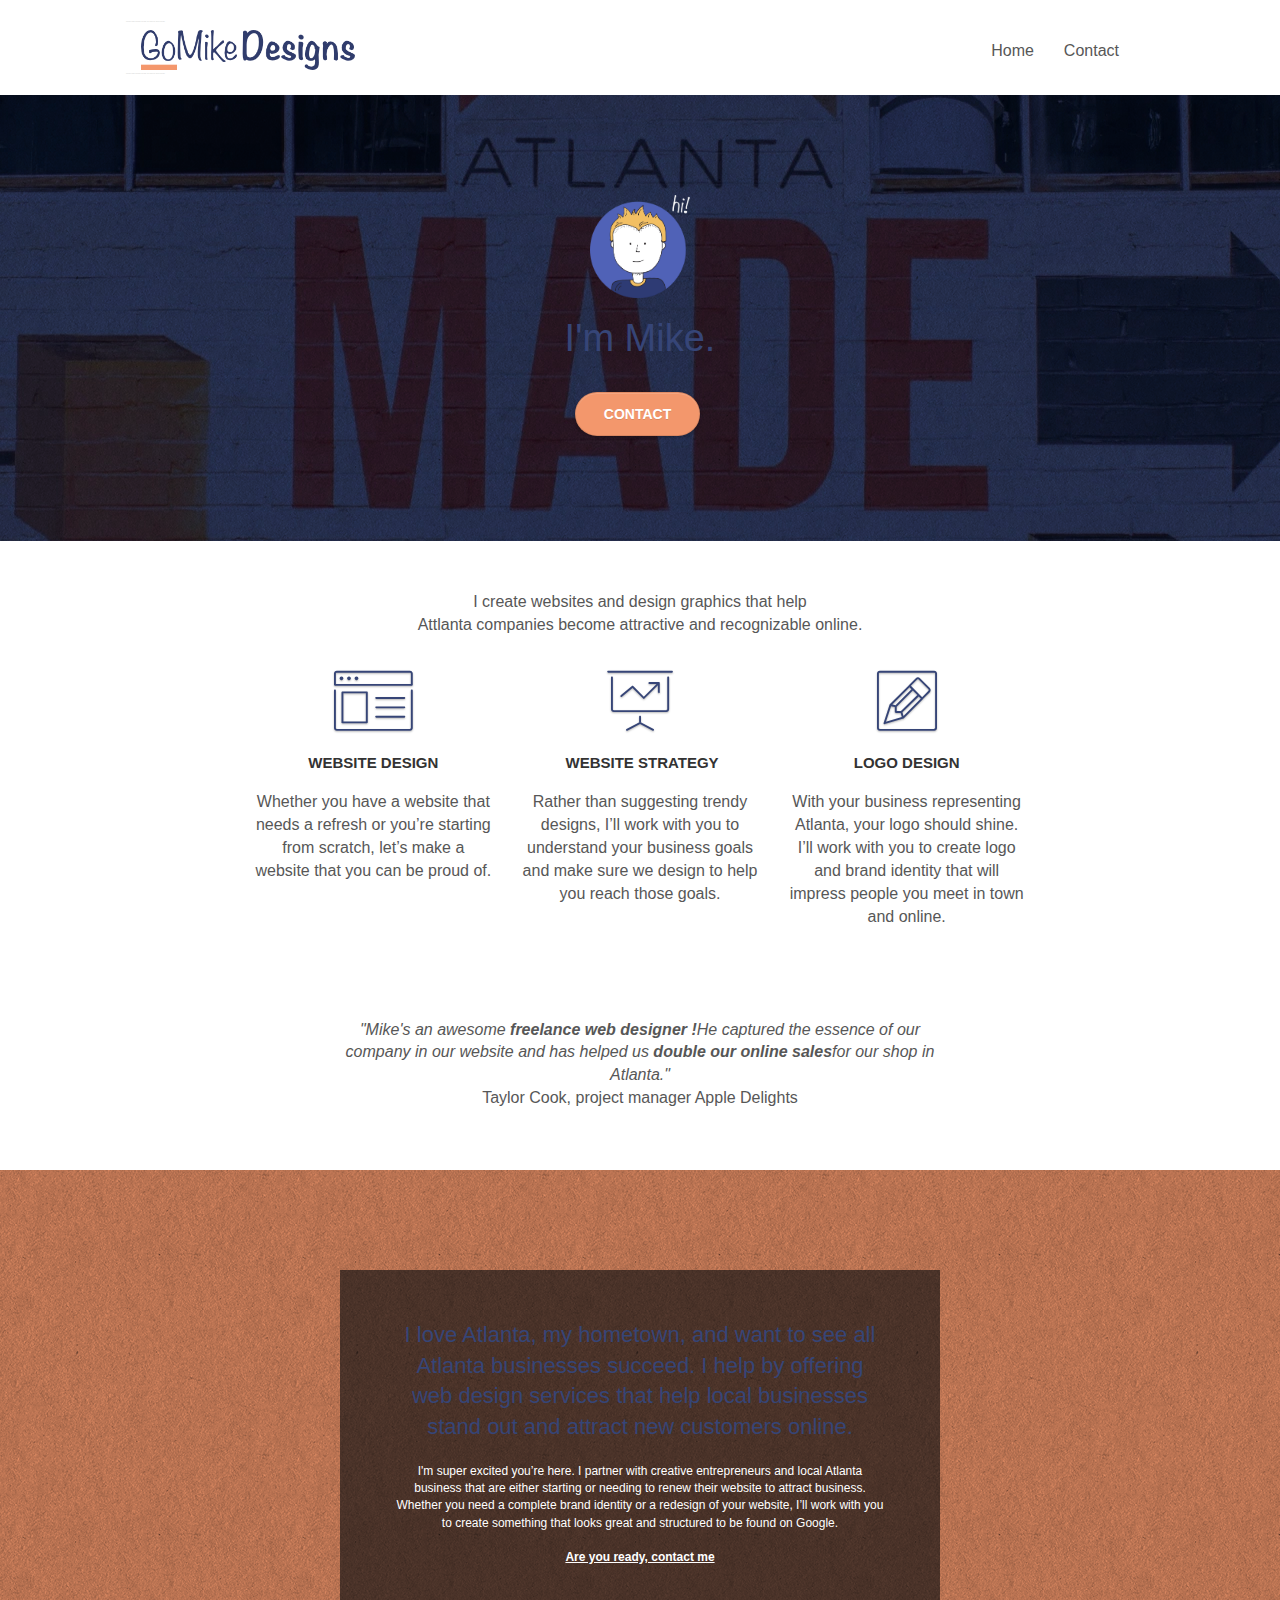
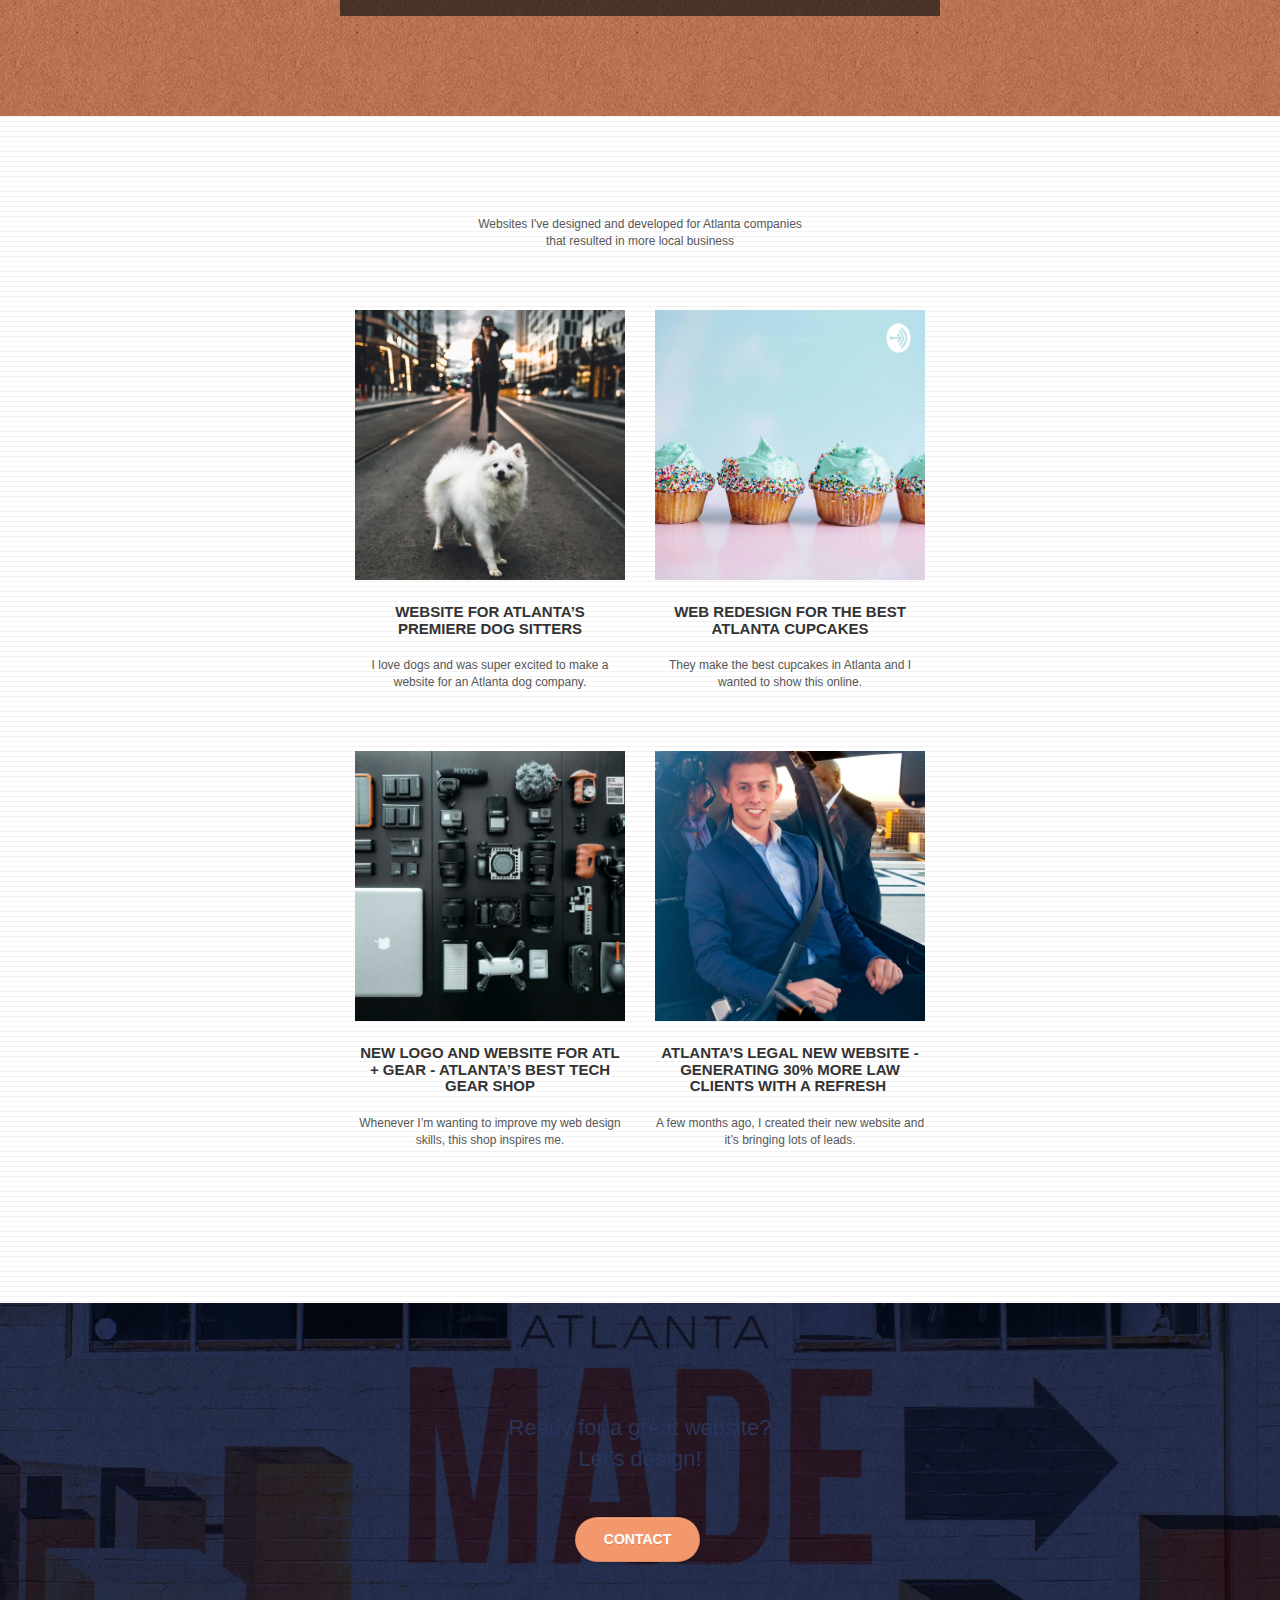
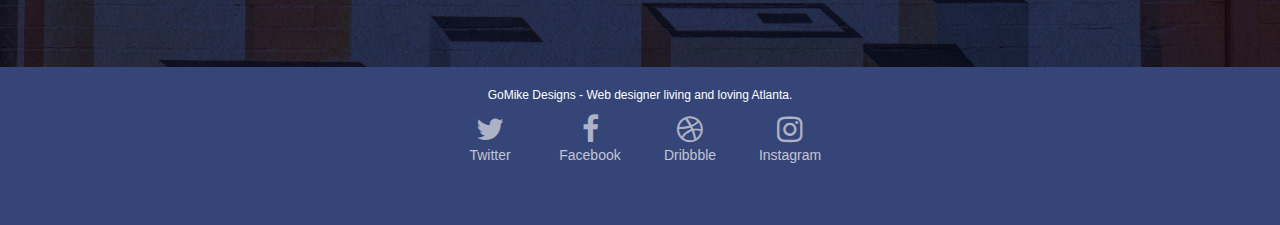
==== commit 388f0f42: "add social media icon name" ====
--- a/index.html
+++ b/index.html
@@ -2,8 +2,8 @@
 <html lang="en">
 <head>
     <meta charset="utf-8">
-    <meta name="keywords" content="seo, google, website, internet, web design, design agency, design agency, design agency, design agency, design agency, design agency, logo design atlanta">
-    <meta name="description" content="I'm Mike and your should hire me to build your website">
+    <meta name="keywords" content="Go Mike Designs the webdesign company at Atlanta, GoMike Designs the logo design company at Atlanta, GoMike Designs wesite strategy company at Atlanta, Hire a webdesigner in atlanta, Go Mike Designs, Web design, Design agency, Website strategy, logo Design, Website logo, Website builder, Web Development, Redesign Website, Buy logo Designs, Hire Webdeveloper">
+    <meta name="description" content="I'm Mike and you should hire me to build your website">
     <meta name="viewport" content="width=device-width, initial-scale=1.0, viewport-fit=cover">
     <link rel="shortcut icon" type="image/png" href="favicon.jpg">
     
@@ -15,7 +15,7 @@
     
 
 
-    <title>GoMike Designs</title>
+    <title>Welcome to GoMike Designs. Website and logo designs</title>
 
     
 <!-- Analytics -->
@@ -33,7 +33,7 @@
 		<nav class="navbar row">
 			<div class="navbar-header">
 					<div class="keywords" style="color:#cccccc;font-size:1px;">web agency atlanta, web strategy, web design, logo, website, web, internet, logo design</div>
-				<a class="navbar-brand" href="index.html"><img src="img/atlanta%20web%20design%20logo.png" alt="logo, seo, google, website, internet, web design, design agency" height="40" /></a>
+				<a class="navbar-brand" href="index.html"><img src="img/atlanta%20web%20design%20logo.png" alt="GoMike Designs Specilized in designs website and designs graphics" height="40" /></a>
 					<div class="keywords" style="color:#cccccc;font-size:1px;">web agency atlanta, web strategy, web design, logo, website, web, internet, logo design</div>
 
 				<button id="nav-toggle" type="button" class="ui-navbar-toggle navbar-toggle" data-toggle="collapse" data-target=".navbar-1">
@@ -62,7 +62,7 @@
 	<div class="container bloc-lg">
 		<div class="row tight-width-whitespace">
 			<div class="col-sm-12">
-				<img src="img/atlanta%20web%20designer%20mike.webp" class="center-block image-resize-mode" width="100" alt="atlanta web designer mike,seo, google, website, internet, web design, design agency" />
+				<img src="img/atlanta%20web%20designer%20mike.webp" class="center-block image-resize-mode" width="100" alt="Atlanta web designer Mike" />
 				<h1 class="text-center hero-bloc-text tc-white ">
 					I'm Mike.
 				</h1>
@@ -223,22 +223,23 @@
 				<div class="row row-no-gutters social">
 					<div class="col-sm-3">
 						<div class="text-center">
-							<a class="social" href="https://twitter.com/"><span class="fa fa-twitter icon-md"></span></a>
-						</div>
-					</div>
-					<div class="col-sm-3">
-						<div class="text-center">
-							<a class="social" href="https://facebook.com/"><span class="fa fa-facebook icon-md"></span></a>
-						</div>
-					</div>
-					<div class="col-sm-3">
-						<div class="text-center">
-							<a class="social" href="https://dribbble.com/"><span class="fa fa-dribbble icon-md"></span></a>
-						</div>
-					</div>
-					<div class="col-sm-3">
-						<div class="text-center">
-							<a class="social" href="https://instagram.com/"><span class="fa fa-instagram icon-md"></span></a>
+							<a class="social" href="https://twitter.com/"><span class="fa fa-twitter icon-md"></span></a><br>Twitter
+						</div>
+					</div>
+					<div class="col-sm-3">
+						<div class="text-center">
+							<a class="social" href="https://facebook.com/"><span class="fa fa-facebook icon-md"></span></a><br>Facebook
+						</div>
+					</div>
+					<div class="col-sm-3">
+						<div class="text-center">
+							<a class="social" href="https://dribbble.com/"><span class="fa fa-dribbble icon-md"></span></a><br>
+							Dribbble
+						</div>
+					</div>
+					<div class="col-sm-3">
+						<div class="text-center">
+							<a class="social" href="https://instagram.com/"><span class="fa fa-instagram icon-md"></span></a><br>Instagram
 						</div>
 					</div>
 
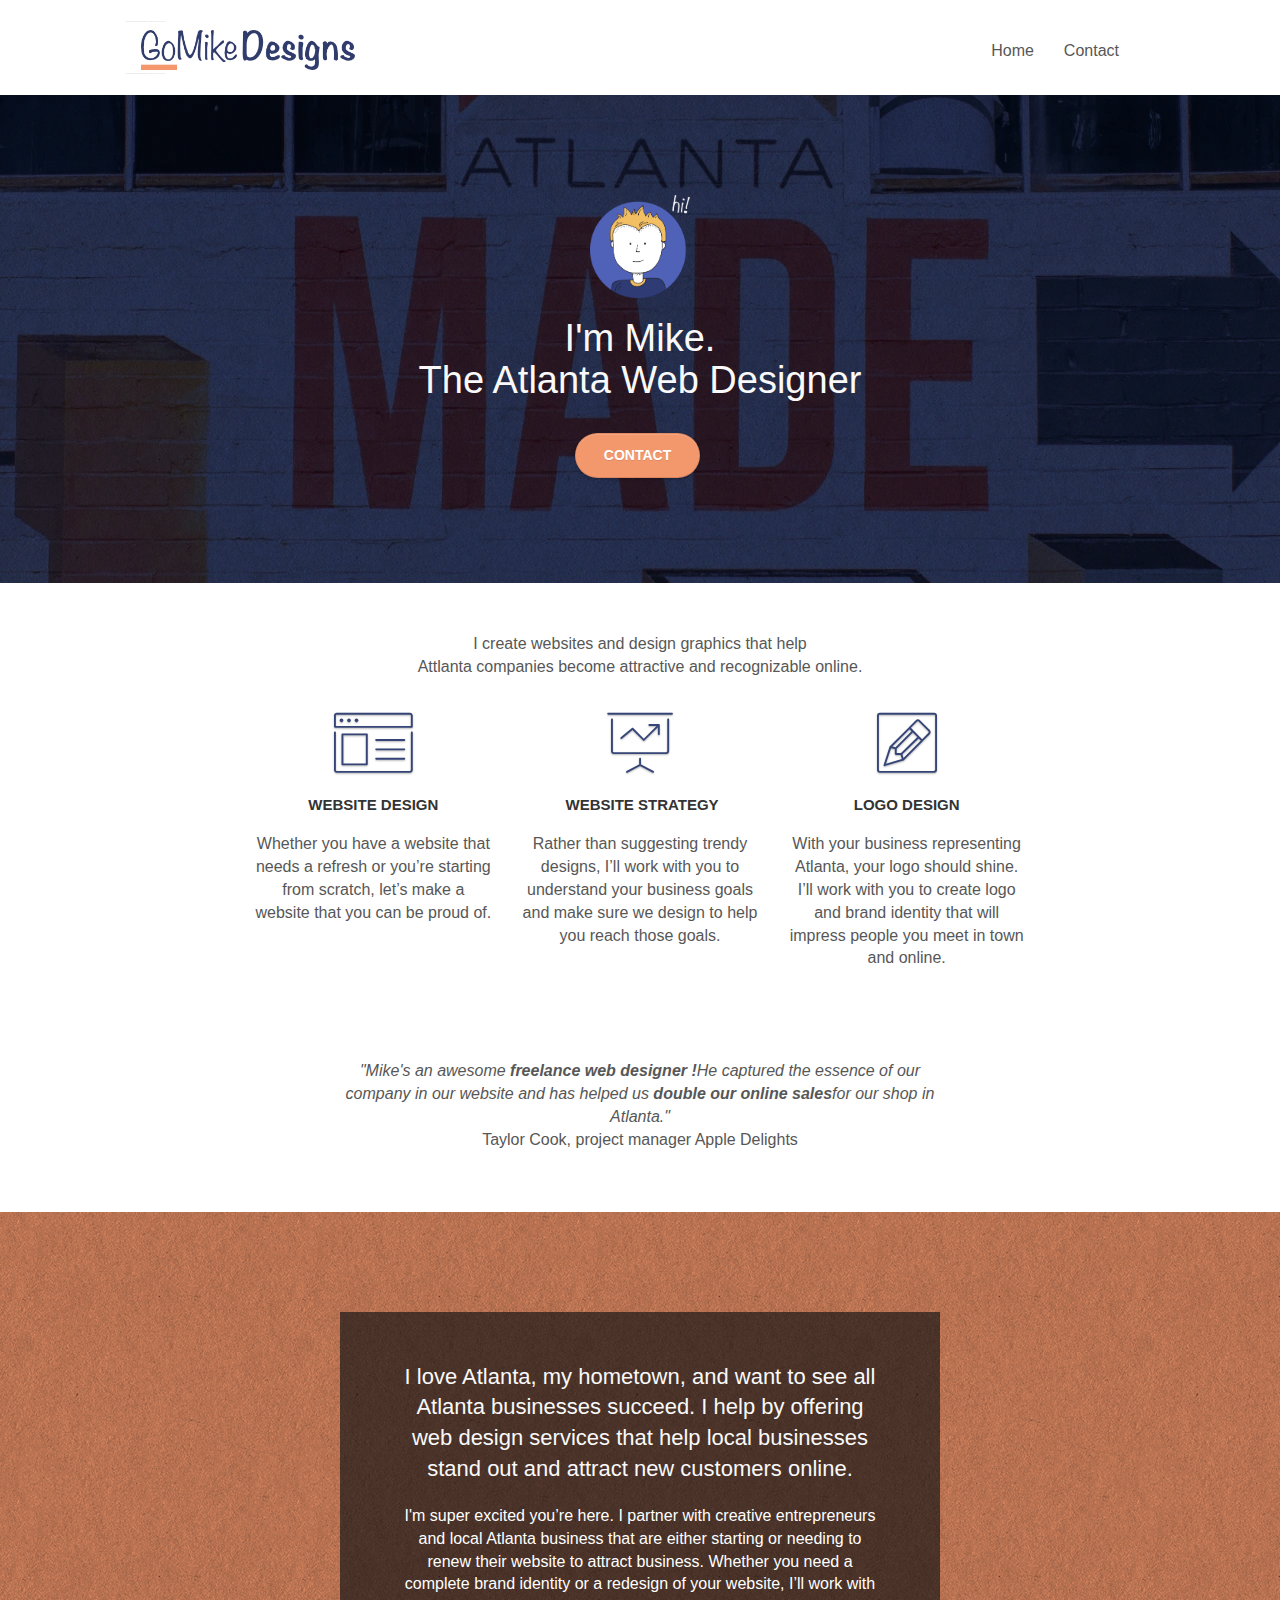
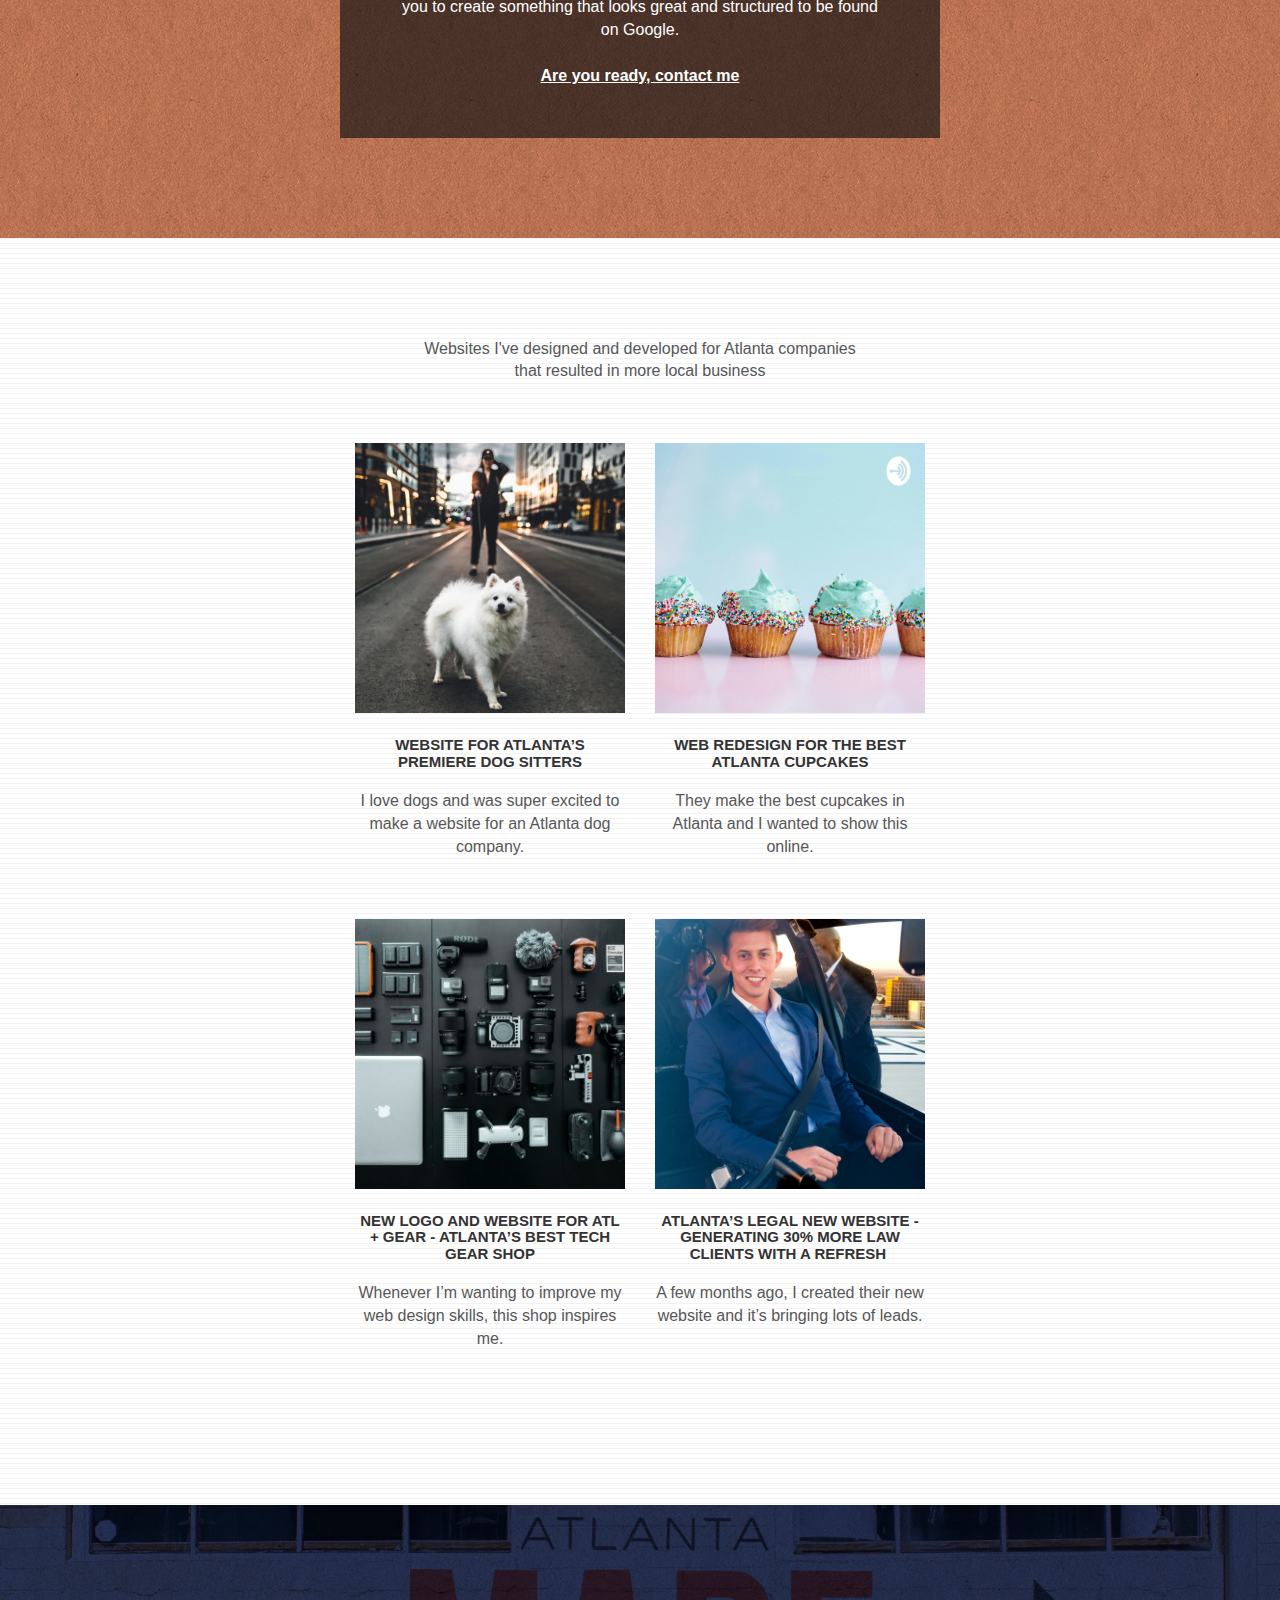
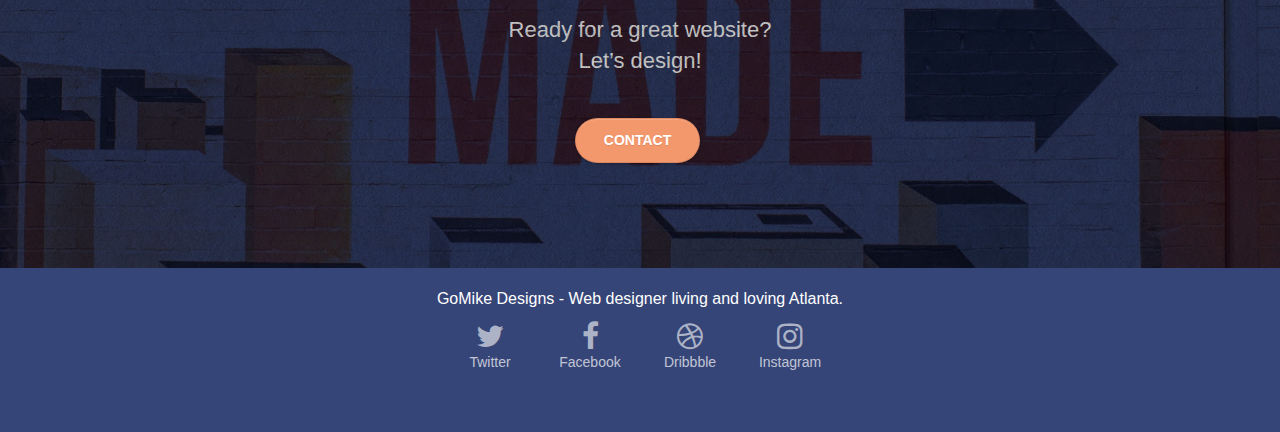
==== commit d9a03540: "change color and font" ====
--- a/index.html
+++ b/index.html
@@ -64,7 +64,7 @@
 			<div class="col-sm-12">
 				<img src="img/atlanta%20web%20designer%20mike.webp" class="center-block image-resize-mode" width="100" alt="Atlanta web designer Mike" />
 				<h1 class="text-center hero-bloc-text tc-white ">
-					I'm Mike.
+					I'm Mike. <br>The Atlanta Web Designer
 				</h1>
 				<div class="text-center">
 					<a href="page2.html" class="btn btn-lg btn-clean btn-rd cta-hero btn-atomic-tangerine" id="cta-hero">Contact</a>
--- a/style.css
+++ b/style.css
@@ -678,7 +678,7 @@
 }
 
 p {
-    font-size: 12px;
+    font-size: 16px;
 }
 
 .tight-width-whitespace {
@@ -782,7 +782,7 @@
 }
 
 .tc-white {
-    color: #364577!important;
+    color: #f9f9fa!important;
 }
 
 .btn-atomic-tangerine {
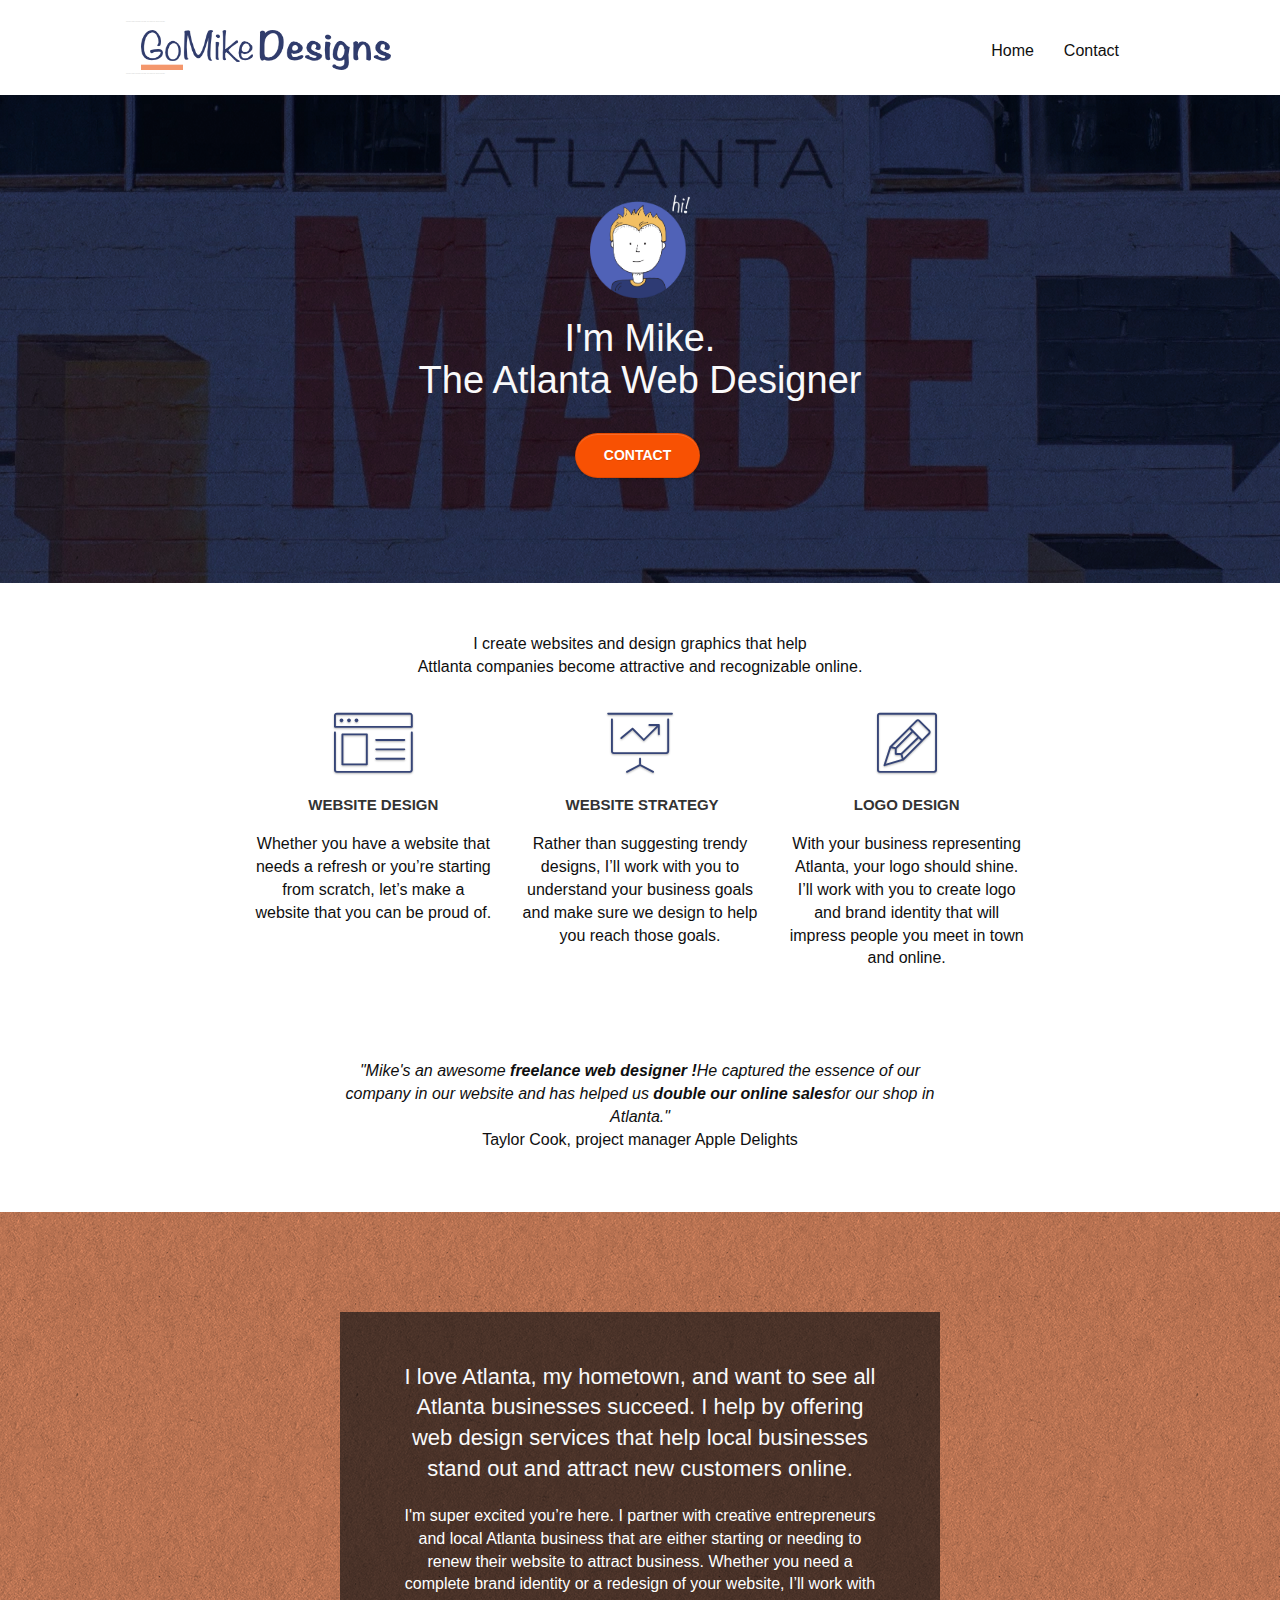
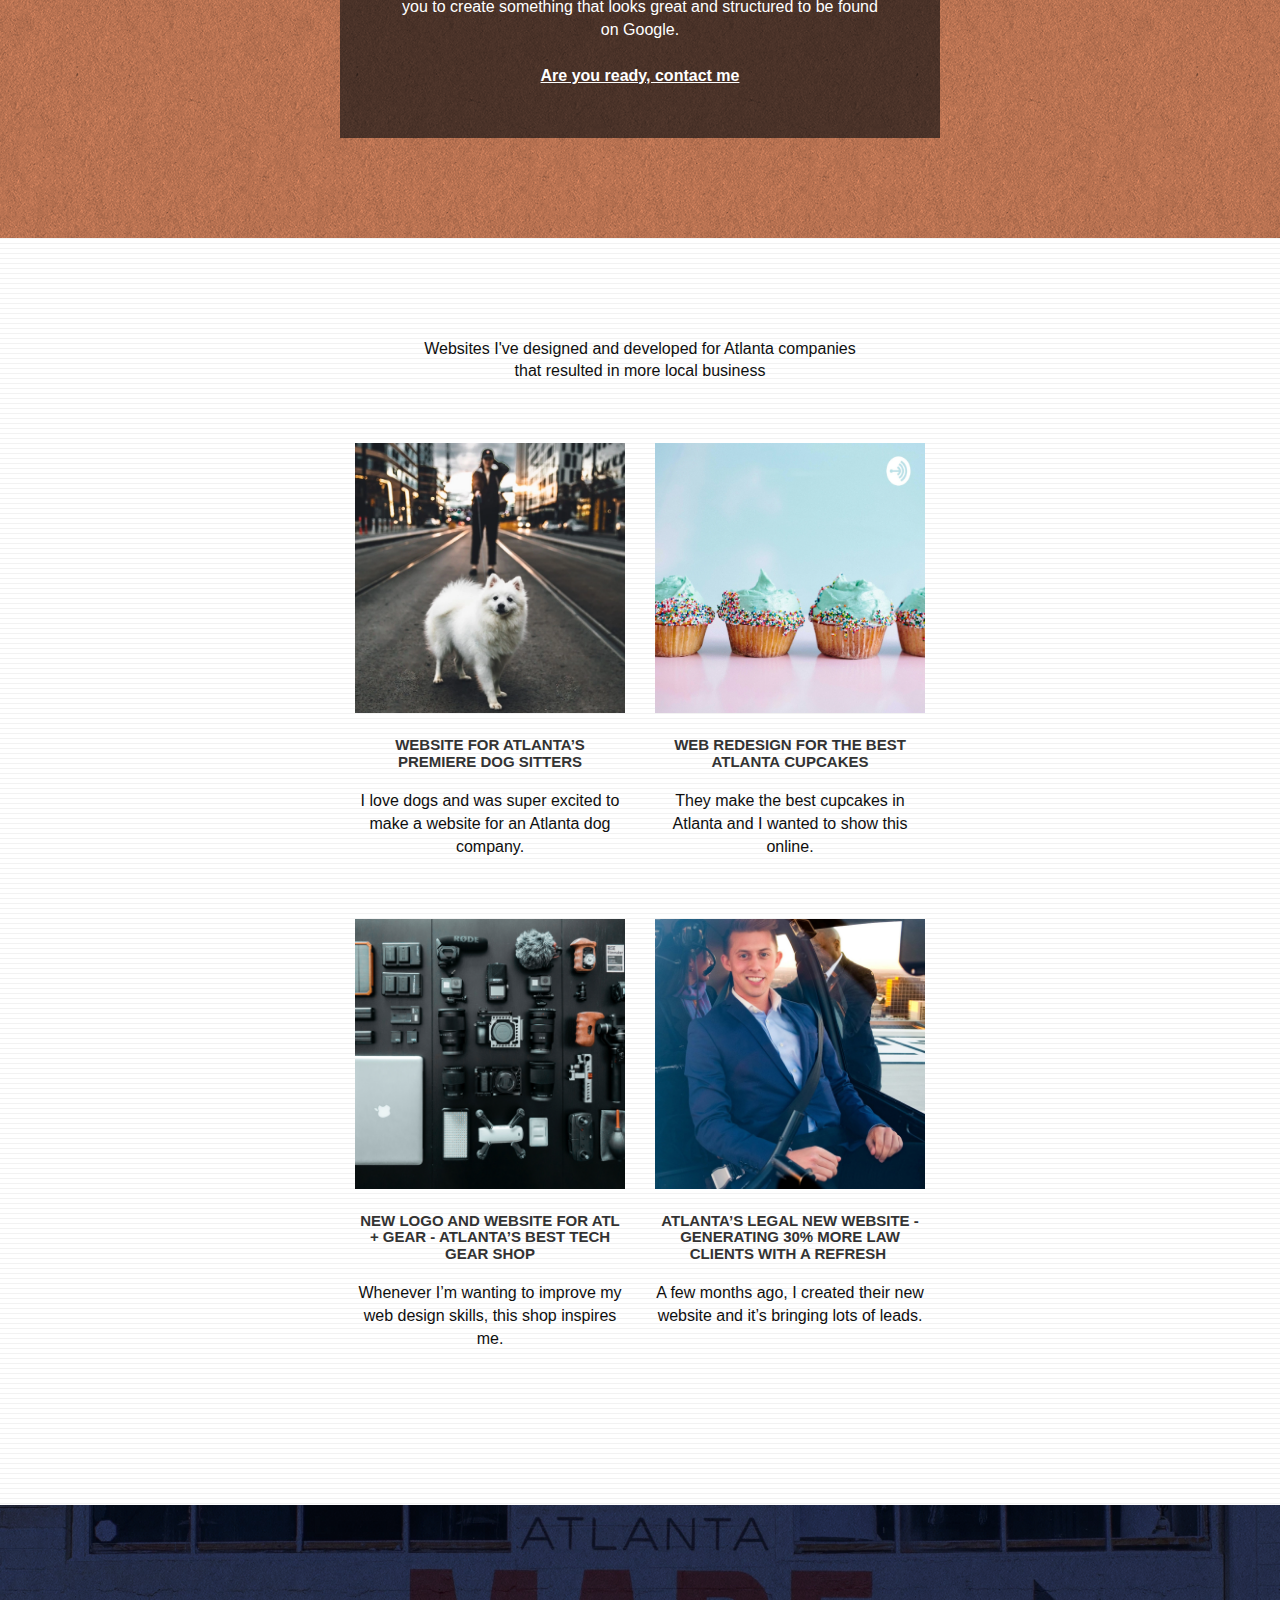
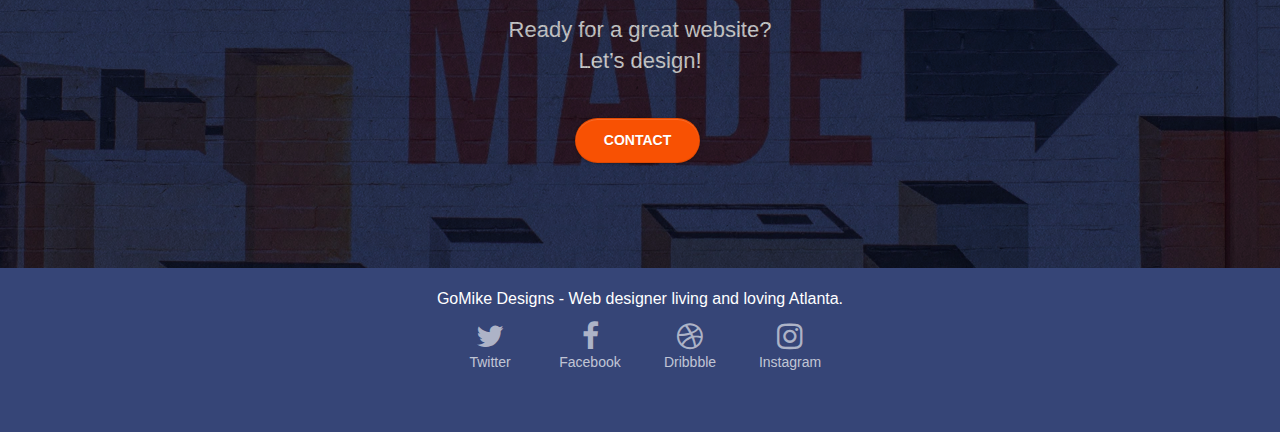
==== commit 7a13f502: "change btn contrast" ====
--- a/index.html
+++ b/index.html
@@ -33,7 +33,7 @@
 		<nav class="navbar row">
 			<div class="navbar-header">
 					<div class="keywords" style="color:#cccccc;font-size:1px;">web agency atlanta, web strategy, web design, logo, website, web, internet, logo design</div>
-				<a class="navbar-brand" href="index.html"><img src="img/atlanta%20web%20design%20logo.png" alt="GoMike Designs Specilized in designs website and designs graphics" height="40" /></a>
+				<a class="navbar-brand" href="index.html"><img src="img/atlanta%20web%20design%20logo.png" alt="GoMike Designs Specilized in designs website and designs graphics" height="40" width="250"/></a>
 					<div class="keywords" style="color:#cccccc;font-size:1px;">web agency atlanta, web strategy, web design, logo, website, web, internet, logo design</div>
 
 				<button id="nav-toggle" type="button" class="ui-navbar-toggle navbar-toggle" data-toggle="collapse" data-target=".navbar-1">
--- a/style.css
+++ b/style.css
@@ -652,7 +652,7 @@
 a {
     font-family: "helvetica";
     font-weight: 400;
-    color: #575757!important;
+    color: #0f0f0f!important;
 }
 
 .container {
@@ -786,12 +786,12 @@
 }
 
 .btn-atomic-tangerine {
-    background: #F3976C;
+    background: #f85103;
     color: #FFFFFF!important;
 }
 
 .btn-atomic-tangerine:hover {
-    background: #c27956!important;
+    background: #f85103!important;
     color: #FFFFFF!important;
 }
 
@@ -800,15 +800,15 @@
 }
 
 .ltc-white:hover {
-    color: #cccccc!important;
+    color: #fdf7f7!important;
 }
 
 .ltc-atomic-tangerine {
-    color: #F3976C!important;
+    color: #f85204!important;
 }
 
 .ltc-atomic-tangerine:hover {
-    color: #c27956!important;
+    color: #e75714!important;
 }
 
 .icon-dark-slate-blue {
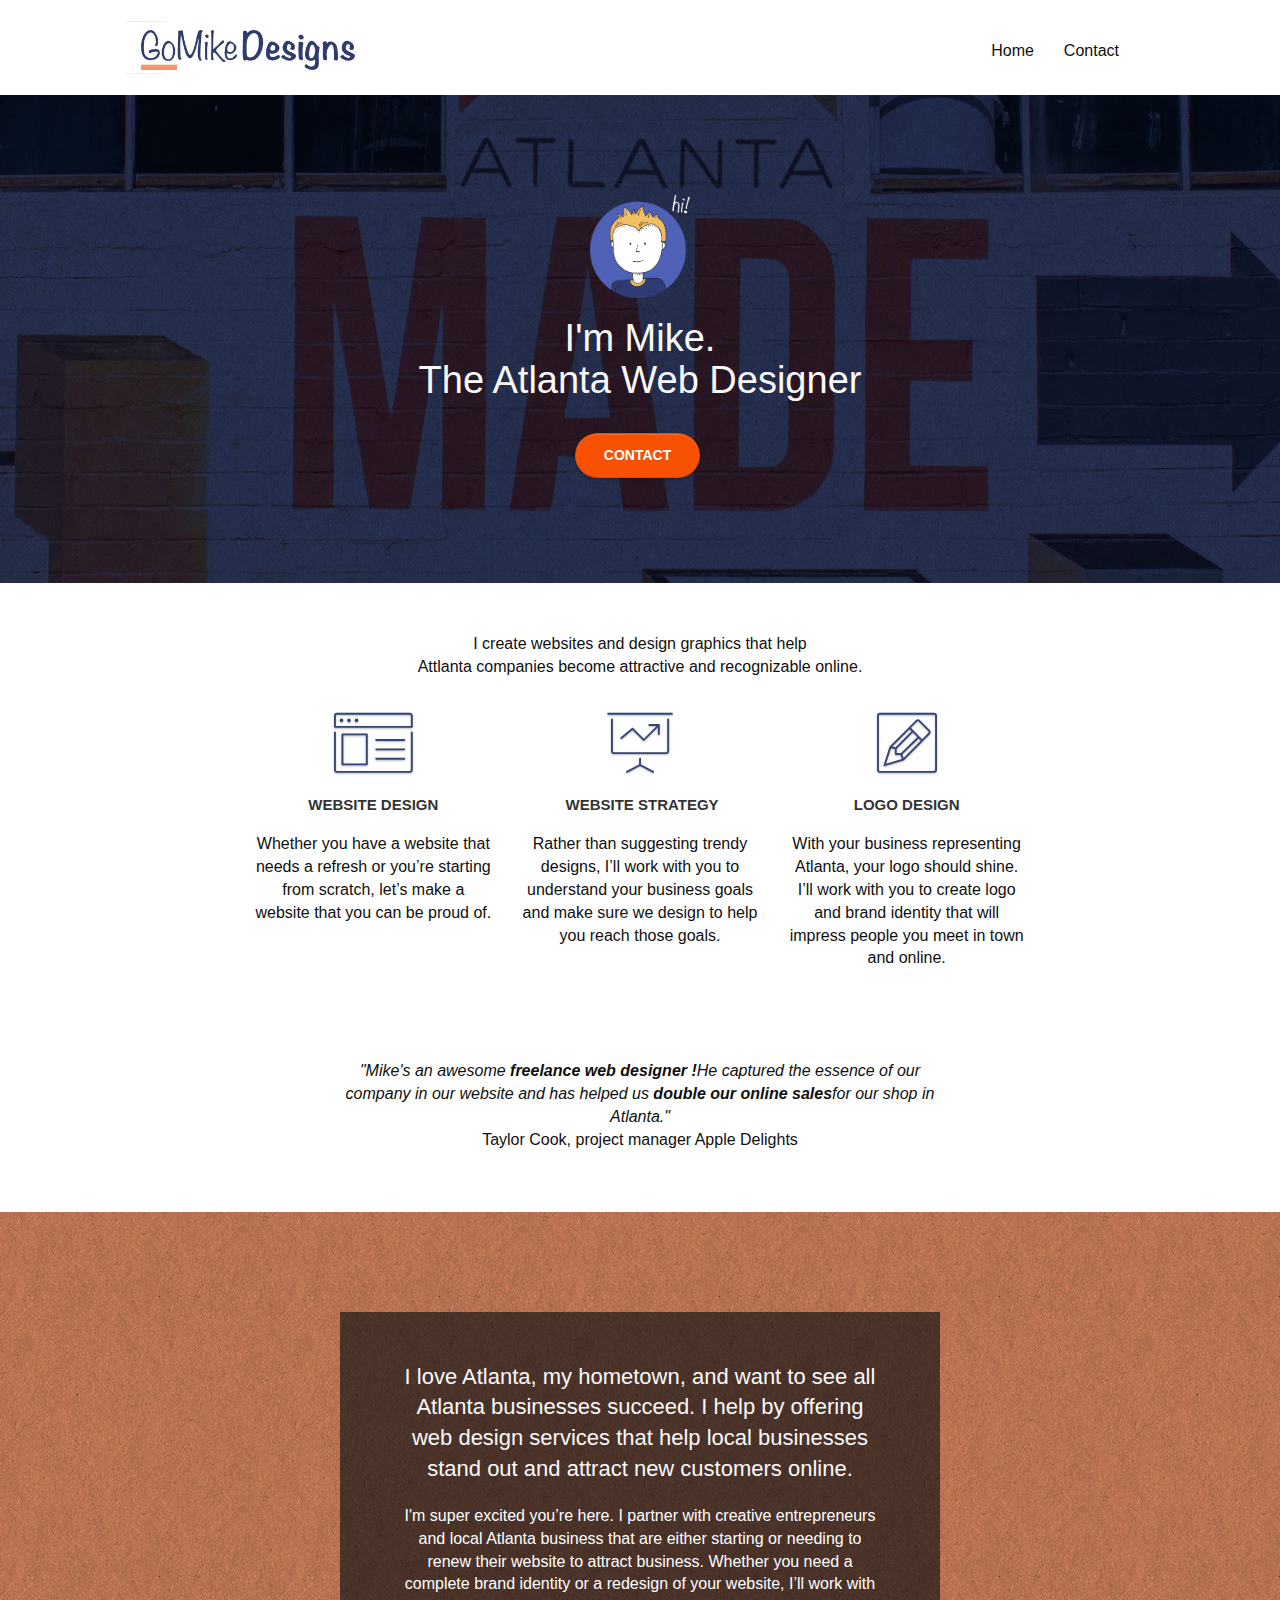
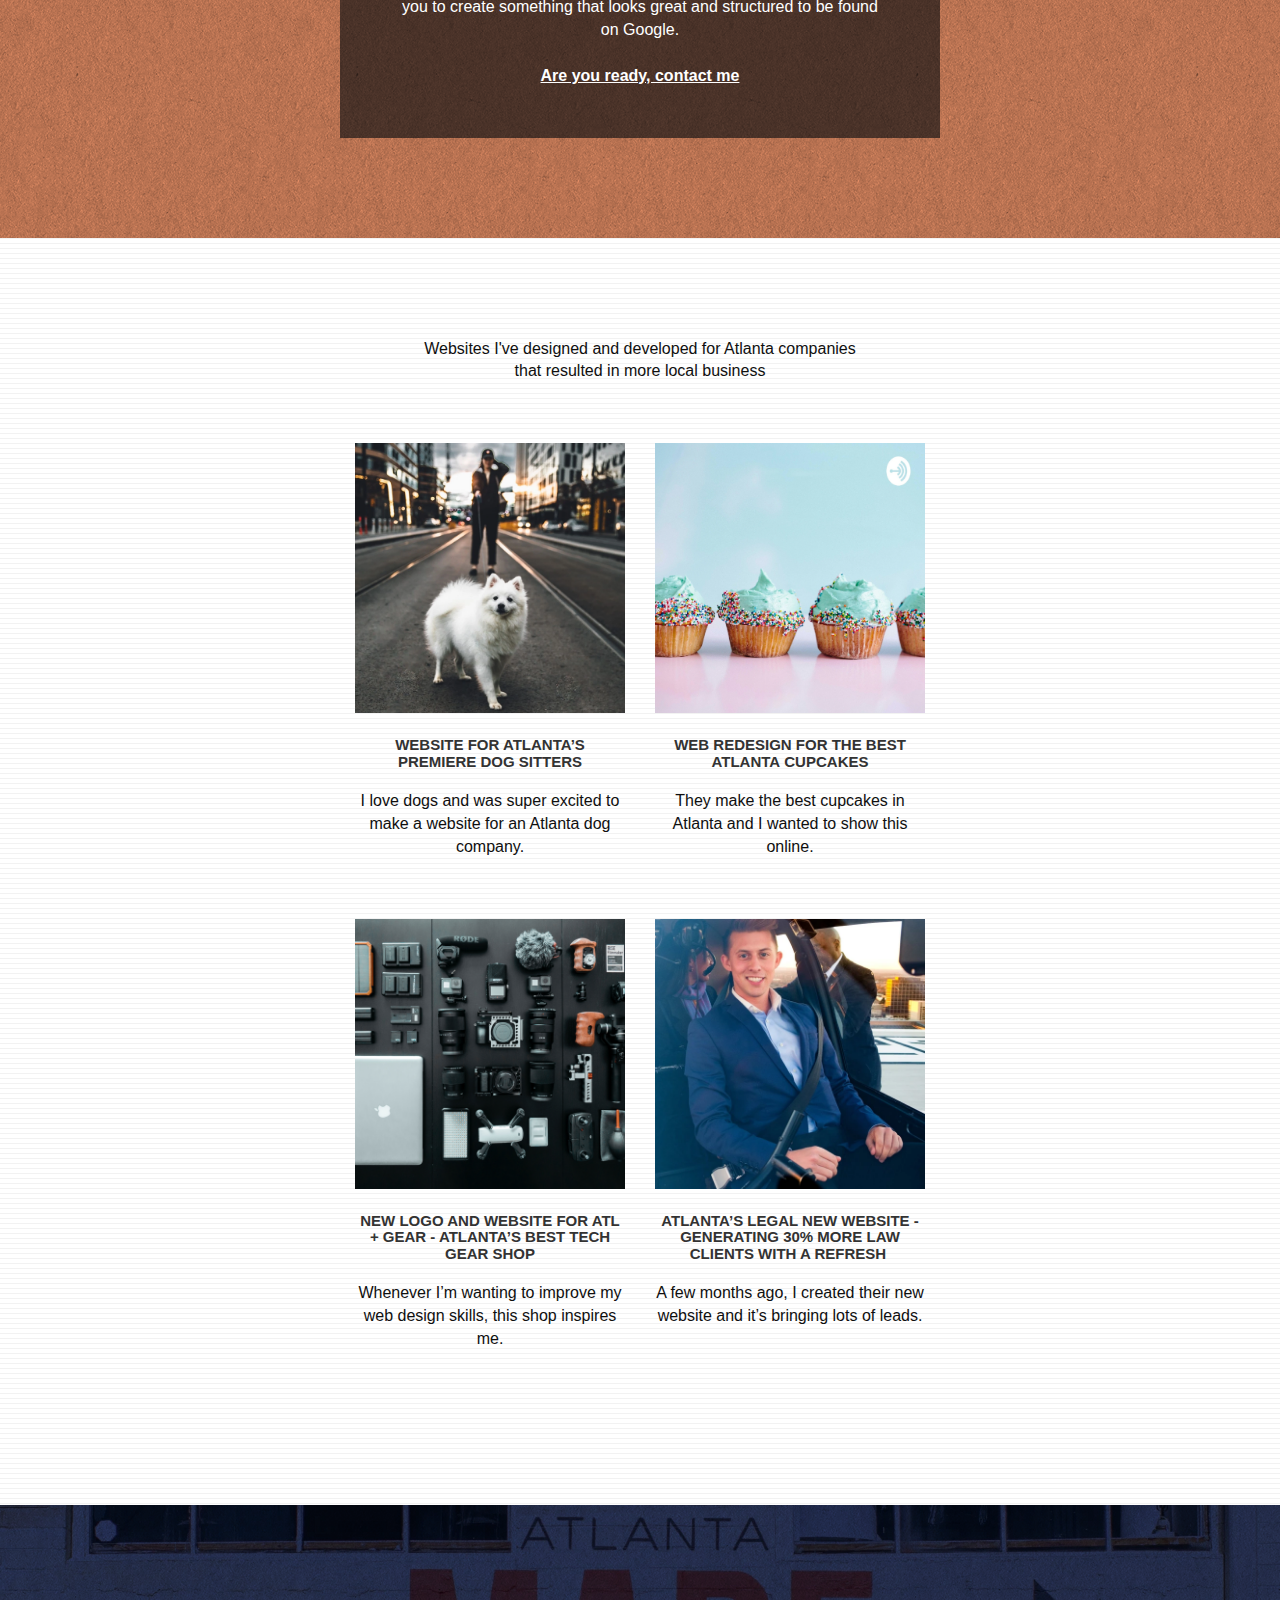
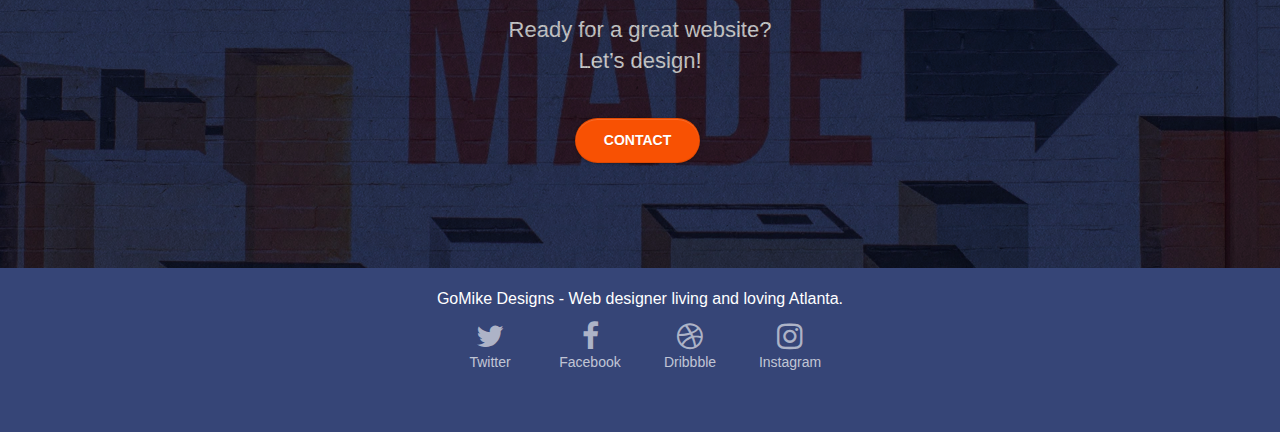
==== commit e42941f5: "remove logo width" ====
--- a/index.html
+++ b/index.html
@@ -33,7 +33,7 @@
 		<nav class="navbar row">
 			<div class="navbar-header">
 					<div class="keywords" style="color:#cccccc;font-size:1px;">web agency atlanta, web strategy, web design, logo, website, web, internet, logo design</div>
-				<a class="navbar-brand" href="index.html"><img src="img/atlanta%20web%20design%20logo.png" alt="GoMike Designs Specilized in designs website and designs graphics" height="40" width="250"/></a>
+				<a class="navbar-brand" href="index.html"><img src="img/atlanta%20web%20design%20logo.png" alt="GoMike Designs Specilized in designs website and designs graphics" height="40" /></a>
 					<div class="keywords" style="color:#cccccc;font-size:1px;">web agency atlanta, web strategy, web design, logo, website, web, internet, logo design</div>
 
 				<button id="nav-toggle" type="button" class="ui-navbar-toggle navbar-toggle" data-toggle="collapse" data-target=".navbar-1">
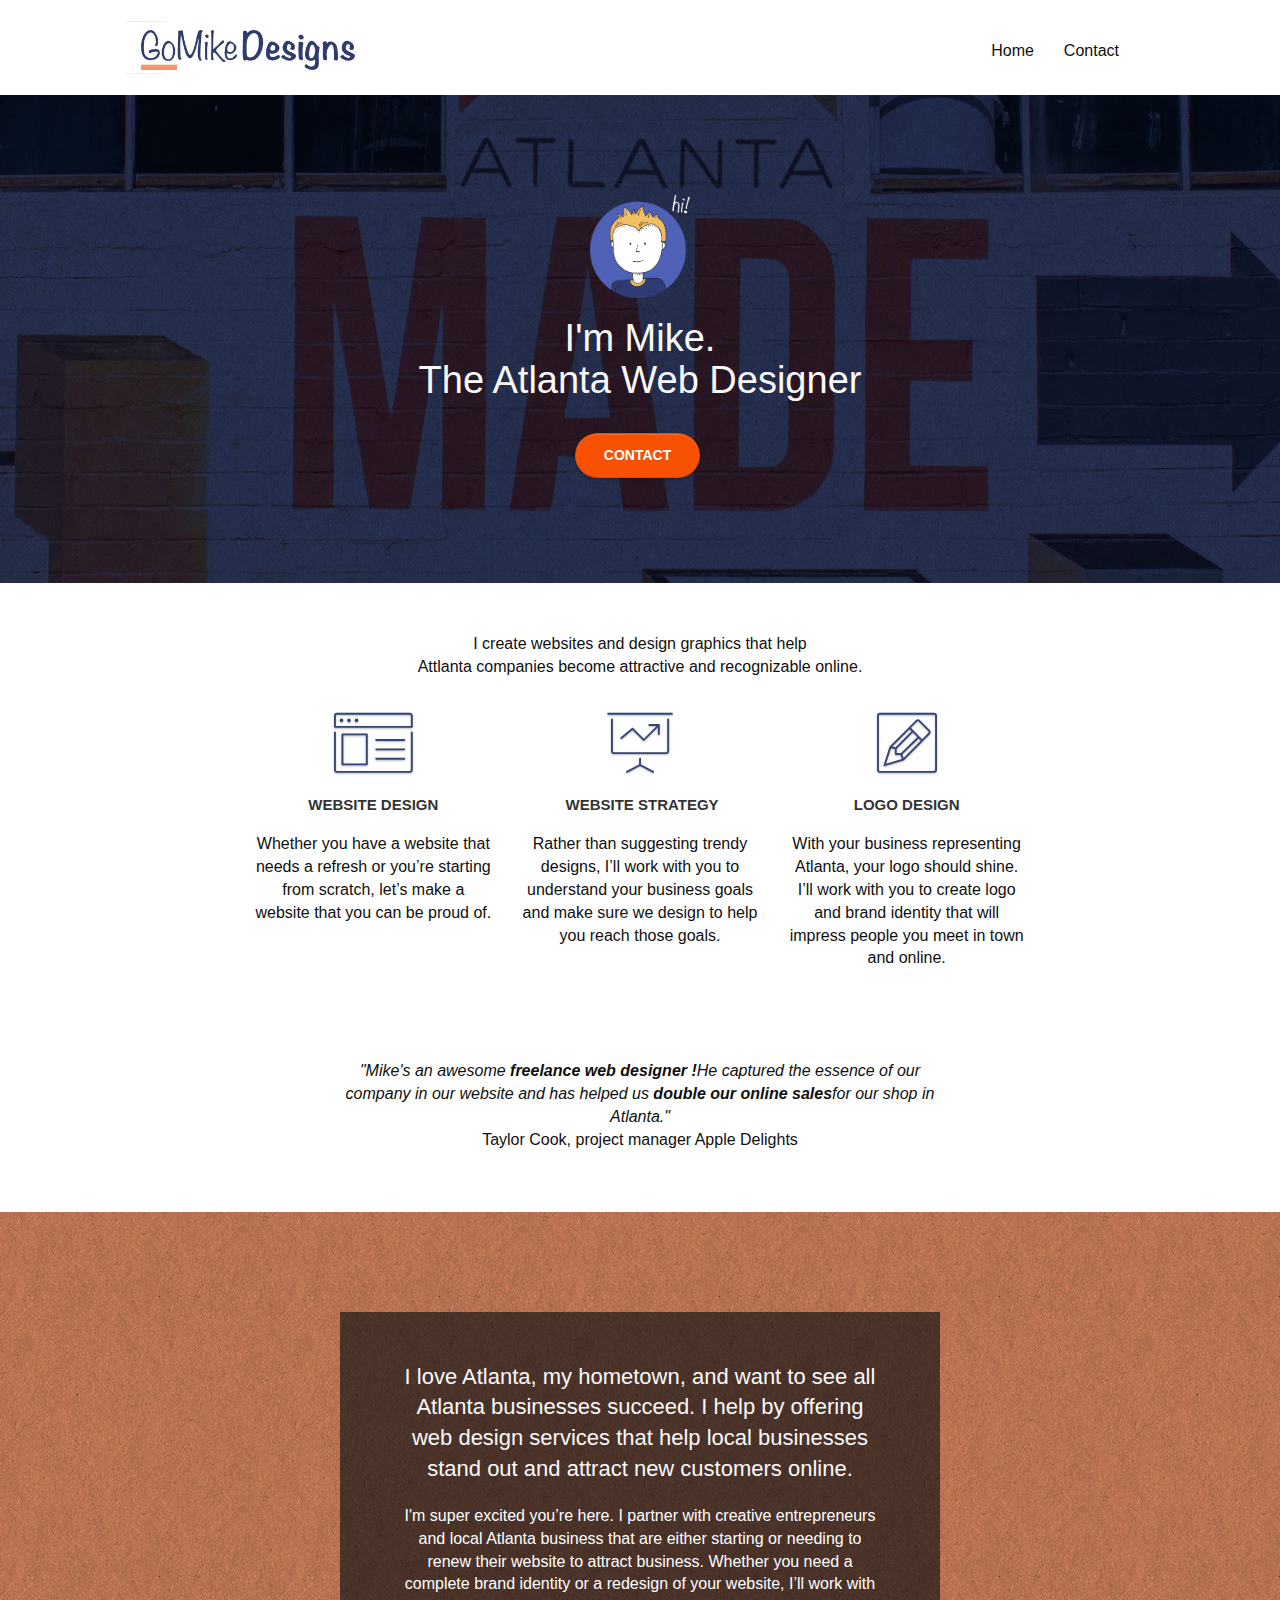
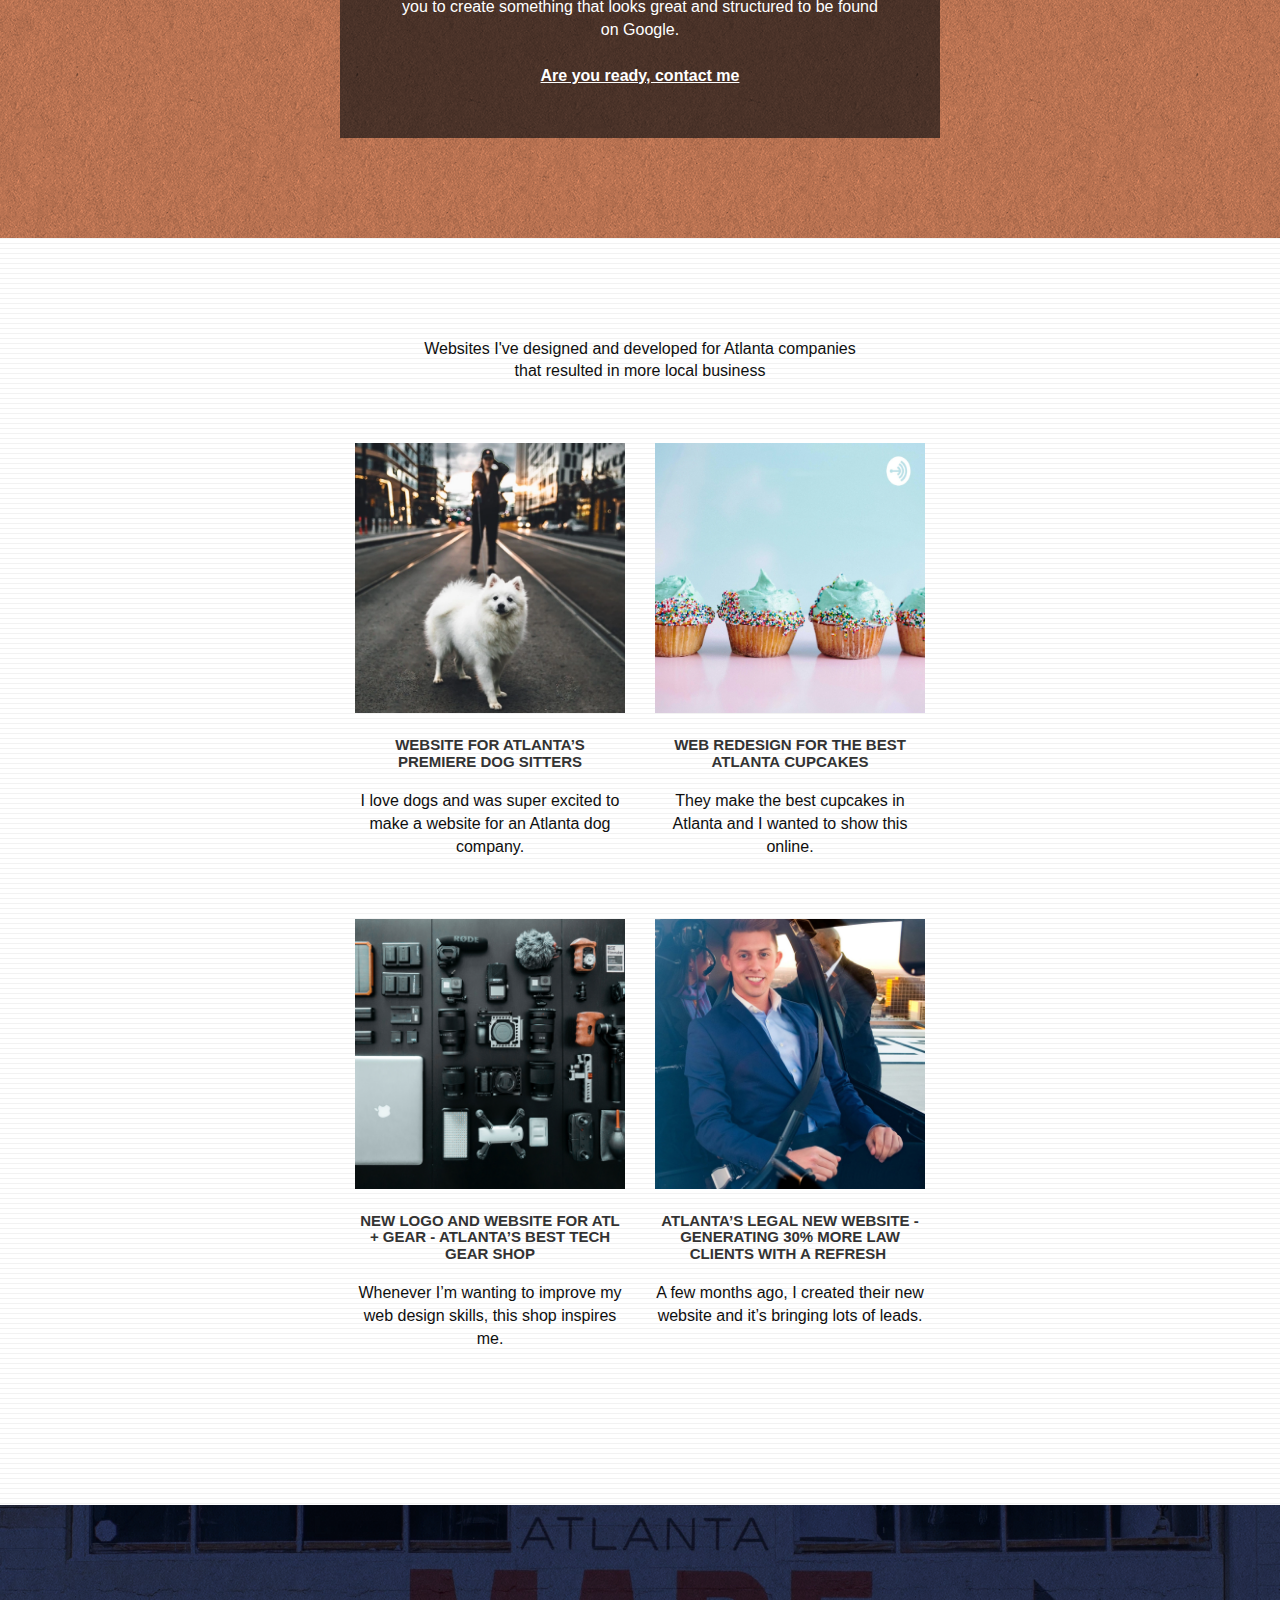
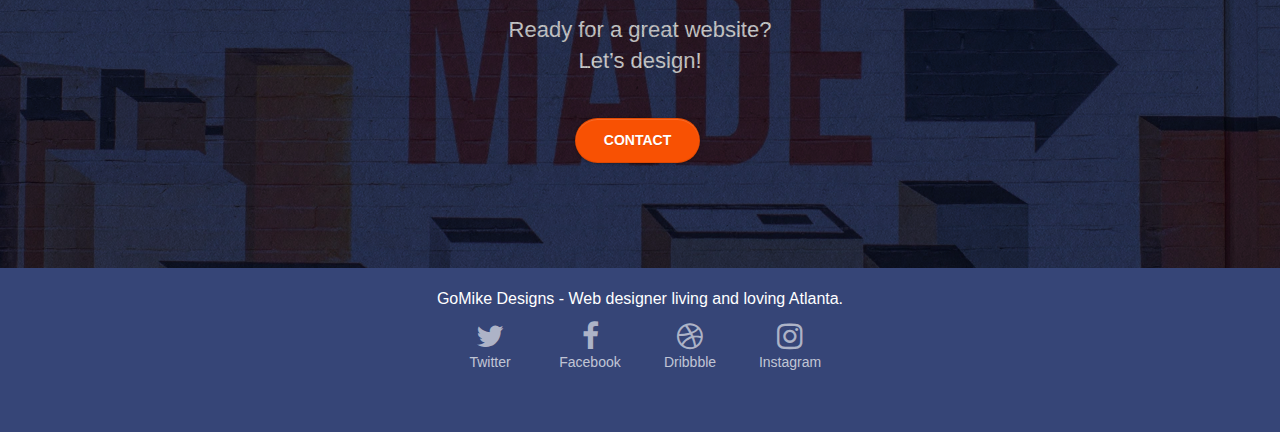
==== commit 17ac6700: "img resize" ====
--- a/index.html
+++ b/index.html
@@ -223,23 +223,23 @@
 				<div class="row row-no-gutters social">
 					<div class="col-sm-3">
 						<div class="text-center">
-							<a class="social" href="https://twitter.com/"><span class="fa fa-twitter icon-md"></span></a><br>Twitter
-						</div>
-					</div>
-					<div class="col-sm-3">
-						<div class="text-center">
-							<a class="social" href="https://facebook.com/"><span class="fa fa-facebook icon-md"></span></a><br>Facebook
-						</div>
-					</div>
-					<div class="col-sm-3">
-						<div class="text-center">
-							<a class="social" href="https://dribbble.com/"><span class="fa fa-dribbble icon-md"></span></a><br>
+							<a class="social" href="https://twitter.com"><span class="fa fa-twitter icon-md"></span></a><br>Twitter
+						</div>
+					</div>
+					<div class="col-sm-3">
+						<div class="text-center">
+							<a class="social" href="https://facebook.com"><span class="fa fa-facebook icon-md"></span></a><br>Facebook
+						</div>
+					</div>
+					<div class="col-sm-3">
+						<div class="text-center">
+							<a class="social" href="https://dribbble.com"><span class="fa fa-dribbble icon-md"></span></a><br>
 							Dribbble
 						</div>
 					</div>
 					<div class="col-sm-3">
 						<div class="text-center">
-							<a class="social" href="https://instagram.com/"><span class="fa fa-instagram icon-md"></span></a><br>Instagram
+							<a class="social" href="https://instagram.com"><span class="fa fa-instagram icon-md"></span></a><br>Instagram
 						</div>
 					</div>
 
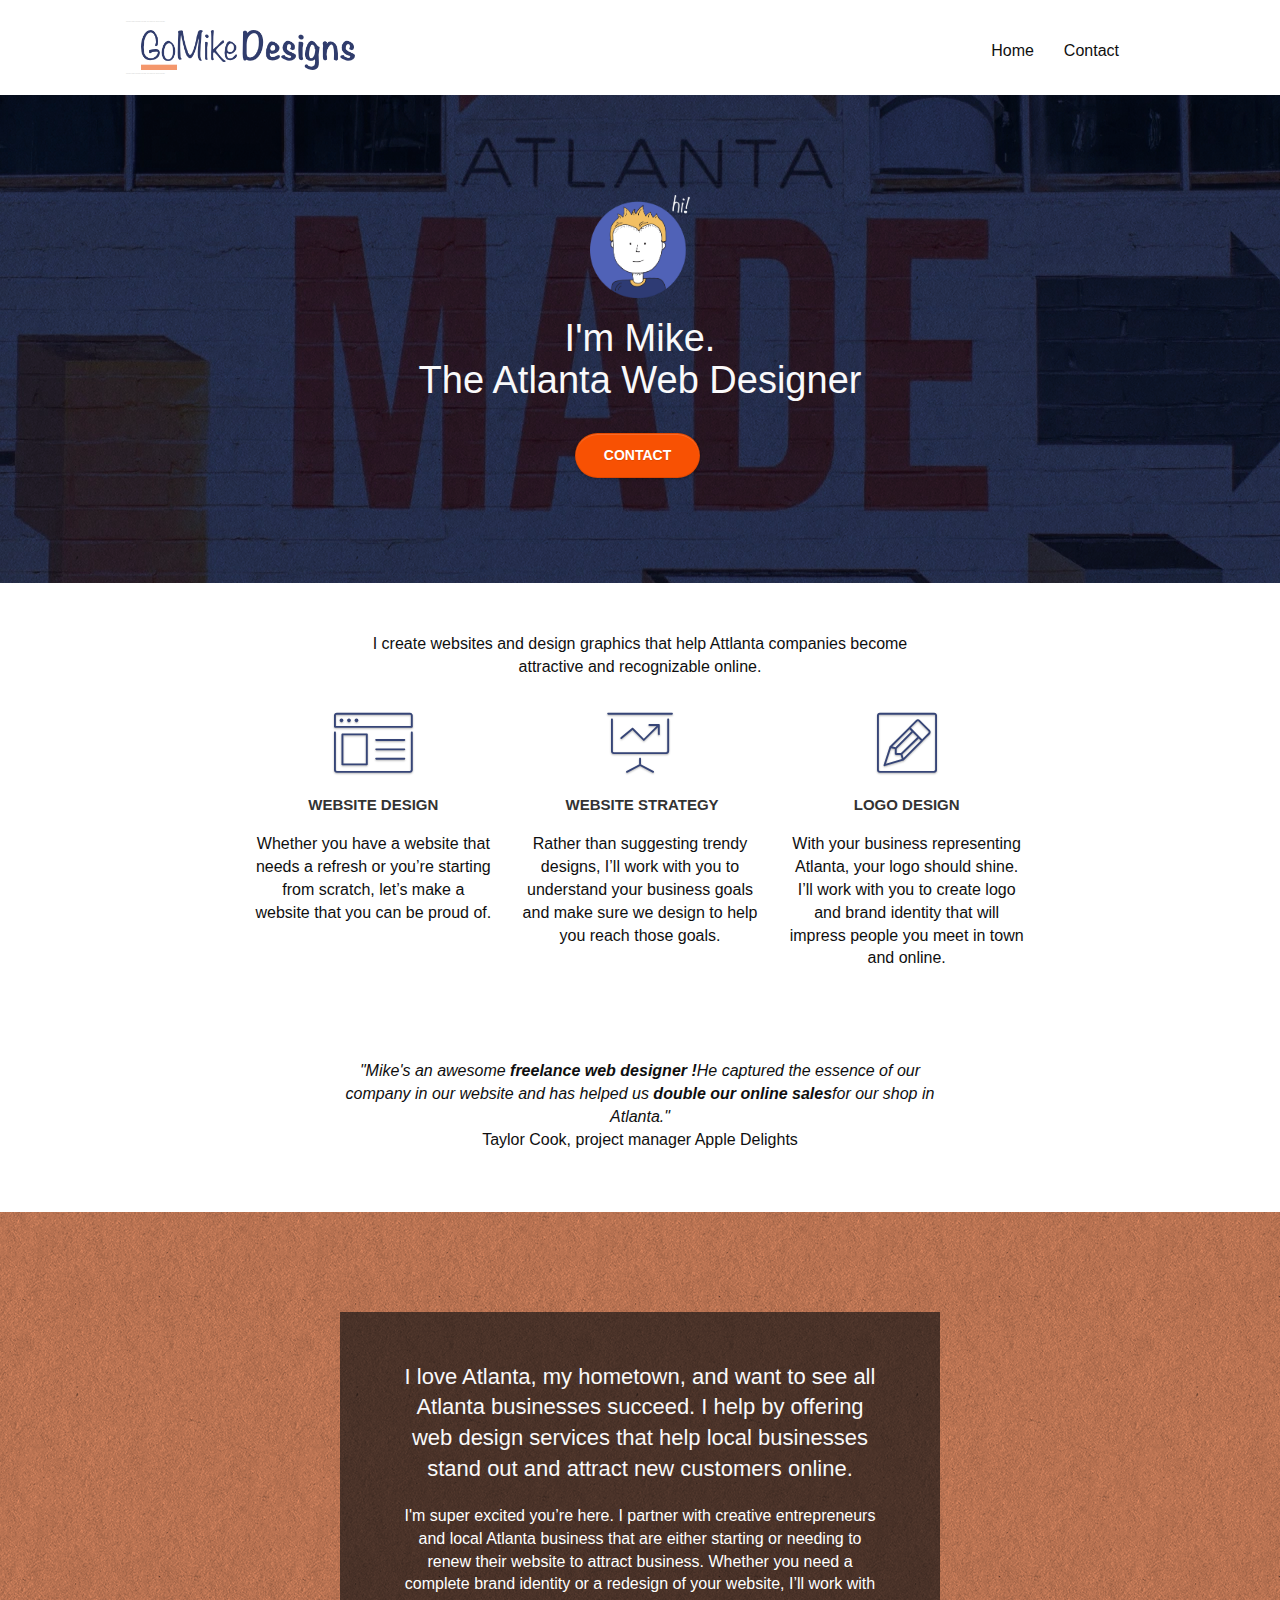
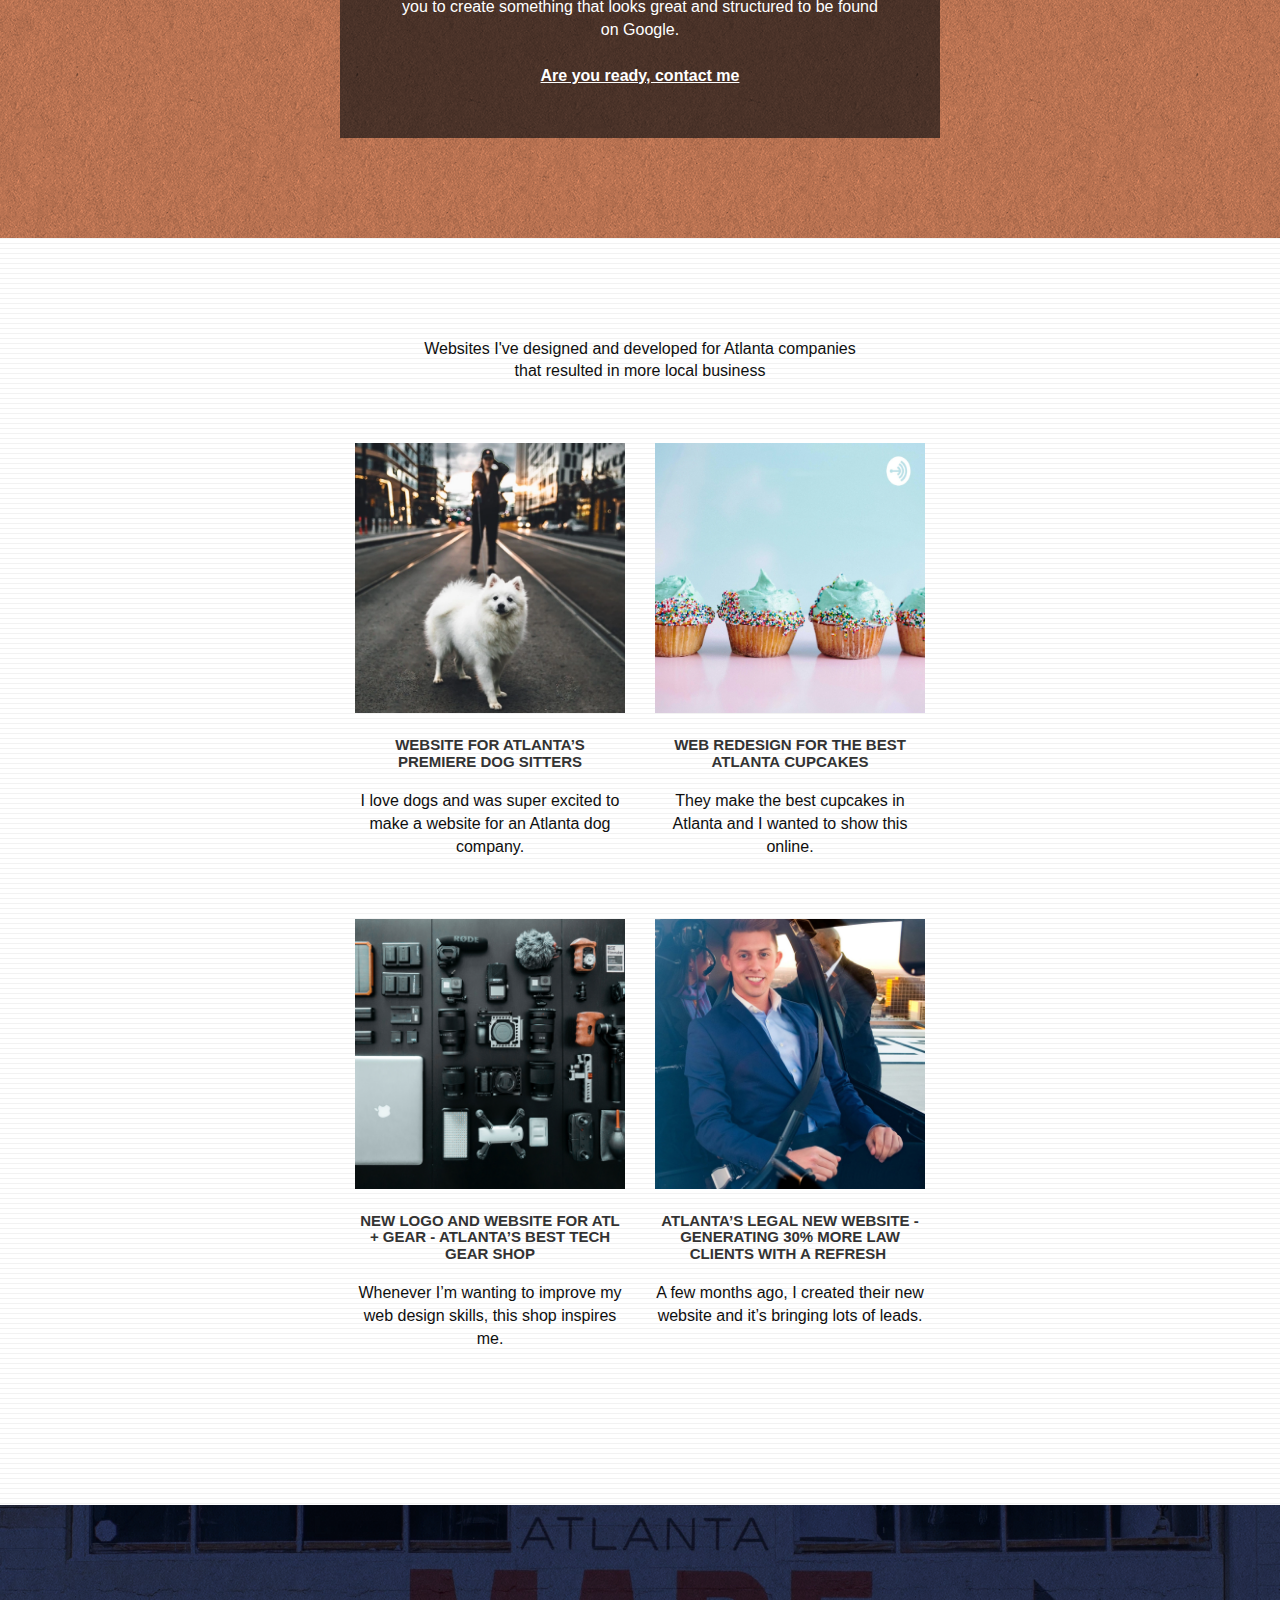
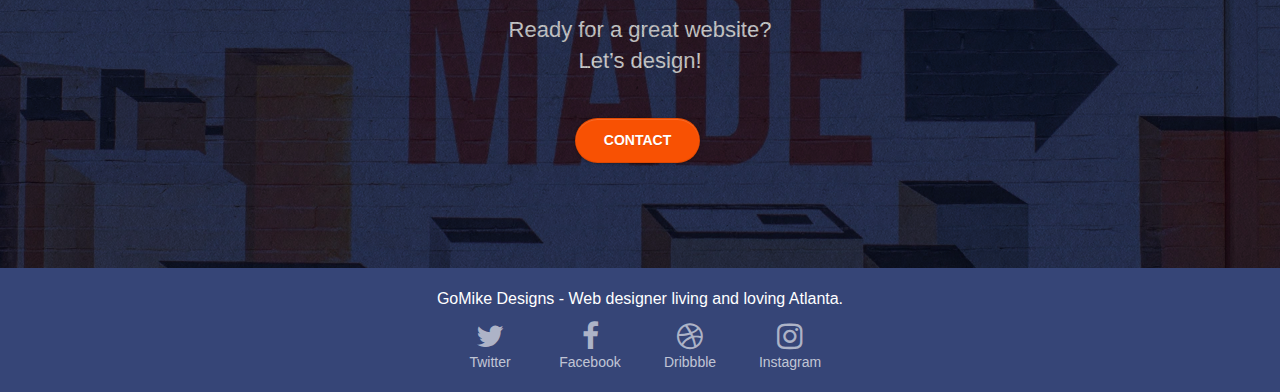
==== commit 2d8a346d: "remove unnecessary footer text" ====
--- a/index.html
+++ b/index.html
@@ -80,7 +80,7 @@
 	<div class="container bloc-md">
 		<div class="row">
 			<div class="col-sm-12 text-center">
-			<p class="text">I create websites and design graphics that help <br>Attlanta companies become attractive and recognizable online.</p>
+			<p class="text">I create websites and design graphics that help Attlanta companies become<br> attractive and recognizable online.</p>
 			</div>
 		</div>
 		<div class="row voffset-lg med-width-whitespace">
@@ -243,7 +243,6 @@
 						</div>
 					</div>
 
-					<div class="keywords" style="color:#364577;">web agency atlanta, web strategy, web design, logo, website, web, internet, logo design</div>
 				</div>
 			</div>
 		</div>
